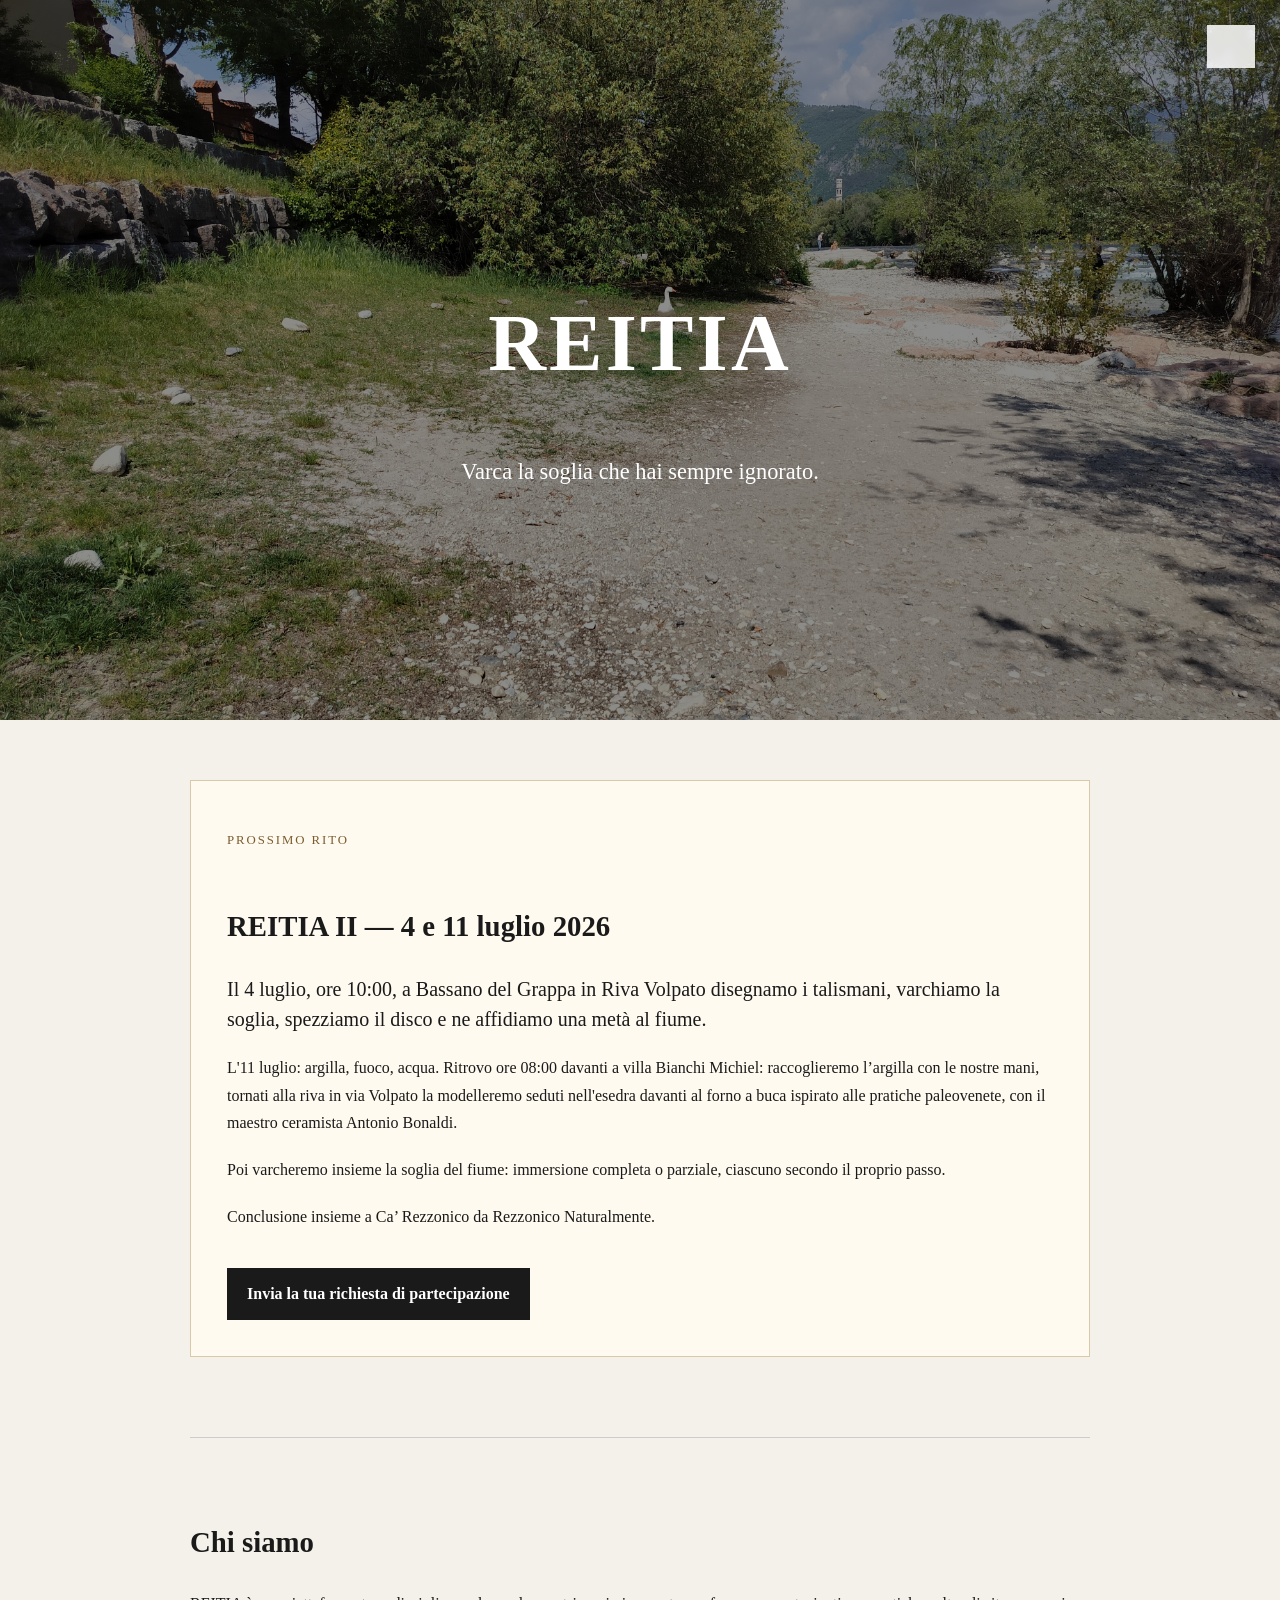
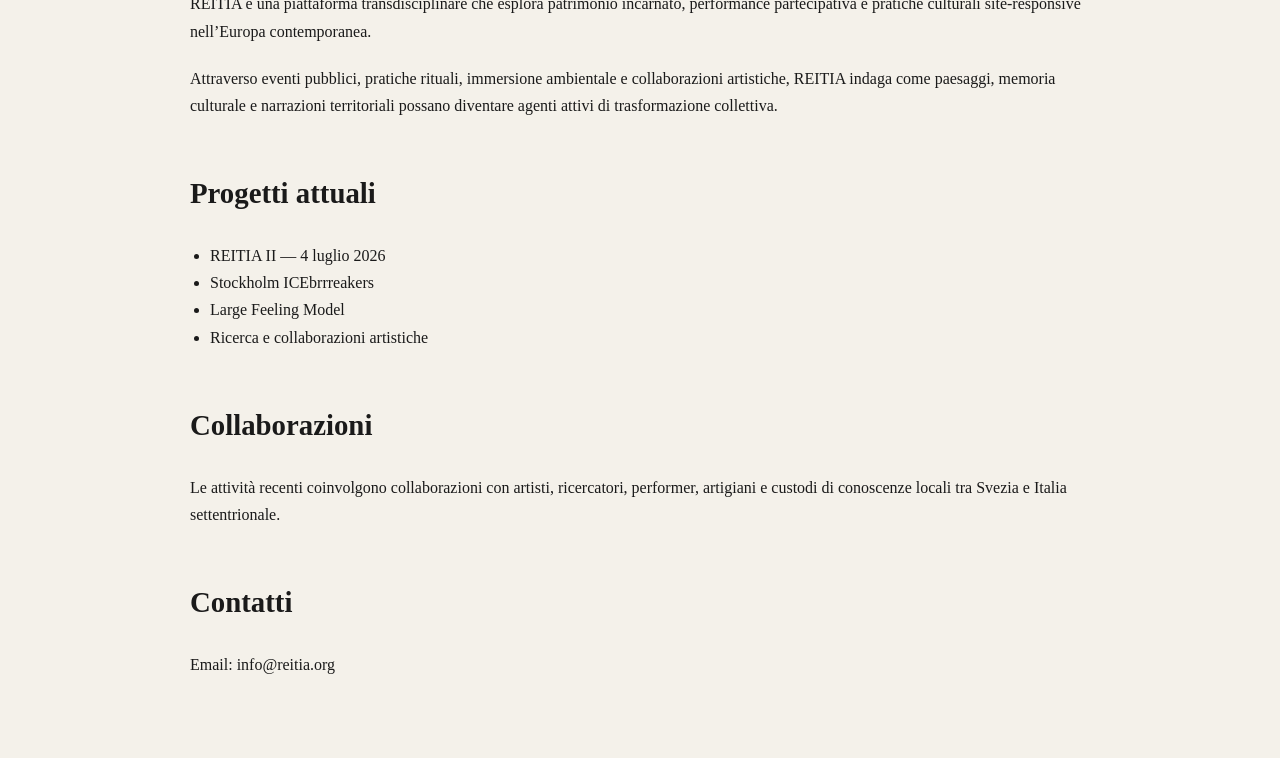
==== index.html @ 4678ac27 "Revise event information for REITIA II Updated event details for REITIA II, including new dates and " ====
<!DOCTYPE html>
<html lang="it">
<head>
  <meta charset="UTF-8" />
  <meta name="viewport" content="width=device-width, initial-scale=1.0" />
  <title>REITIA</title>
  <link rel="stylesheet" href="style.css" />
</head>

<body>

  <div class="lang-switch">
  <a href="index-en.html">EN</a>
</div>

<section class="hero">
  <div class="overlay">
    <h1>REITIA</h1>
    <p class="tagline">
      Varca la soglia che hai sempre ignorato.
    </p>
  </div>
</section>

<section class="content">

  <section class="event-card">
  <p class="eyebrow">Prossimo rito</p>
  <h2>REITIA II — 4 e 11 luglio 2026</h2>
  <p class="event-lead">
    Il 4 luglio, ore 10:00, a Bassano del Grappa in Riva Volpato disegnamo i talismani, varchiamo la soglia, spezziamo il disco e ne affidiamo una metà al fiume.
  </p>
  <p>
    L'11 luglio: argilla, fuoco, acqua. Ritrovo ore 08:00 davanti a villa Bianchi Michiel: raccoglieremo l’argilla con le nostre mani, tornati alla riva in via Volpato la modelleremo seduti nell'esedra davanti al forno a buca ispirato alle pratiche paleovenete, con il maestro ceramista Antonio Bonaldi.
  </p>
  <p>
    Poi varcheremo insieme la soglia del fiume: immersione completa o parziale, ciascuno secondo il proprio passo.
  </p>
  <p>
    Conclusione insieme a Ca’ Rezzonico da Rezzonico Naturalmente.
  </p>
  <a class="button" href="https://forms.gle/vJEPRi6JZn8Q7Mc96" target="_blank">
    Invia la tua richiesta di partecipazione
</a>
</section>

  

  <hr />

  <div id="it">

    <h2>Chi siamo</h2>

    <p>
      REITIA è una piattaforma transdisciplinare che esplora patrimonio
      incarnato, performance partecipativa e pratiche culturali
      site-responsive nell’Europa contemporanea.
    </p>

    <p>
      Attraverso eventi pubblici, pratiche rituali, immersione ambientale
      e collaborazioni artistiche, REITIA indaga come paesaggi,
      memoria culturale e narrazioni territoriali possano diventare
      agenti attivi di trasformazione collettiva.
    </p>

    <h2>Progetti attuali</h2>

    <ul>
      <li>REITIA II — 4 luglio 2026</li>
      <li>Stockholm ICEbrrreakers</li>
      <li>Large Feeling Model</li>
      <li>Ricerca e collaborazioni artistiche</li>
    </ul>

    <h2>Collaborazioni</h2>

    <p>
      Le attività recenti coinvolgono collaborazioni con artisti,
      ricercatori, performer, artigiani e custodi di conoscenze locali
      tra Svezia e Italia settentrionale.
    </p>

    <h2>Contatti</h2>

    <p>
      Email: info@reitia.org
    </p>

  </div>

</section>

</body>
</html>
---- style.css ----
body {
  margin: 0;
  font-family: Georgia, serif;
  background-color: #f4f1ea;
  color: #1a1a1a;
  line-height: 1.7;
}

.hero {
  height: 80vh;
  background-image: url('images/brenta-hero.jpg');
  background-size: cover;
  background-position: 58% center;
  position: relative;
}

.overlay {
  position: absolute;
  inset: 0;
  background: rgba(0,0,0,0.45);

  display: flex;
  flex-direction: column;
  justify-content: center;
  align-items: center;

  text-align: center;
  color: white;
  padding: 20px;
}

h1 {
  font-size: 5rem;
  letter-spacing: 0.2rem;
  margin-bottom: 20px;
}

.tagline {
  font-size: 1.4rem;
  max-width: 700px;
}

.content {
  max-width: 900px;
  margin: auto;
  padding: 60px 30px;
}

h2 {
  margin-top: 50px;
  font-size: 1.8rem;
}

.lang-switch {
  position: absolute;
  top: 25px;
  right: 25px;

  z-index: 1000;

  background: rgba(255,255,255,0.85);
  padding: 8px 12px;
  border-radius: 20px;

  backdrop-filter: blur(4px);
}

.lang-switch a {
  color: #222;
  text-decoration: none;
  font-weight: 600;
  letter-spacing: 0.05rem;
}

ul {
  padding-left: 20px;
}

hr {
  margin: 80px 0;
  border: none;
  border-top: 1px solid #ccc;
}

p {
  margin-bottom: 20px;
}

@media (max-width: 700px) {
  .hero {
    height: 75vh;
    background-position: 68% center;
  }

  h1 {
    font-size: 3.6rem;
    letter-spacing: 0.14rem;
  }

  .tagline {
    font-size: 1.05rem;
    max-width: 90%;
  }
}

.event-card {
  background: #fffaf0;
  border: 1px solid #d8c9aa;
  padding: 36px;
  margin-bottom: 60px;
}

.eyebrow {
  text-transform: uppercase;
  letter-spacing: 0.12rem;
  font-size: 0.8rem;
  color: #7a5c2e;
  margin-bottom: 8px;
}

.event-lead {
  font-size: 1.25rem;
  line-height: 1.5;
}

.button {
  display: inline-block;
  margin-top: 18px;
  padding: 12px 20px;
  background: #1a1a1a;
  color: #fff;
  text-decoration: none;
  font-weight: bold;
}

.button:hover {
  background: #4a3820;
}
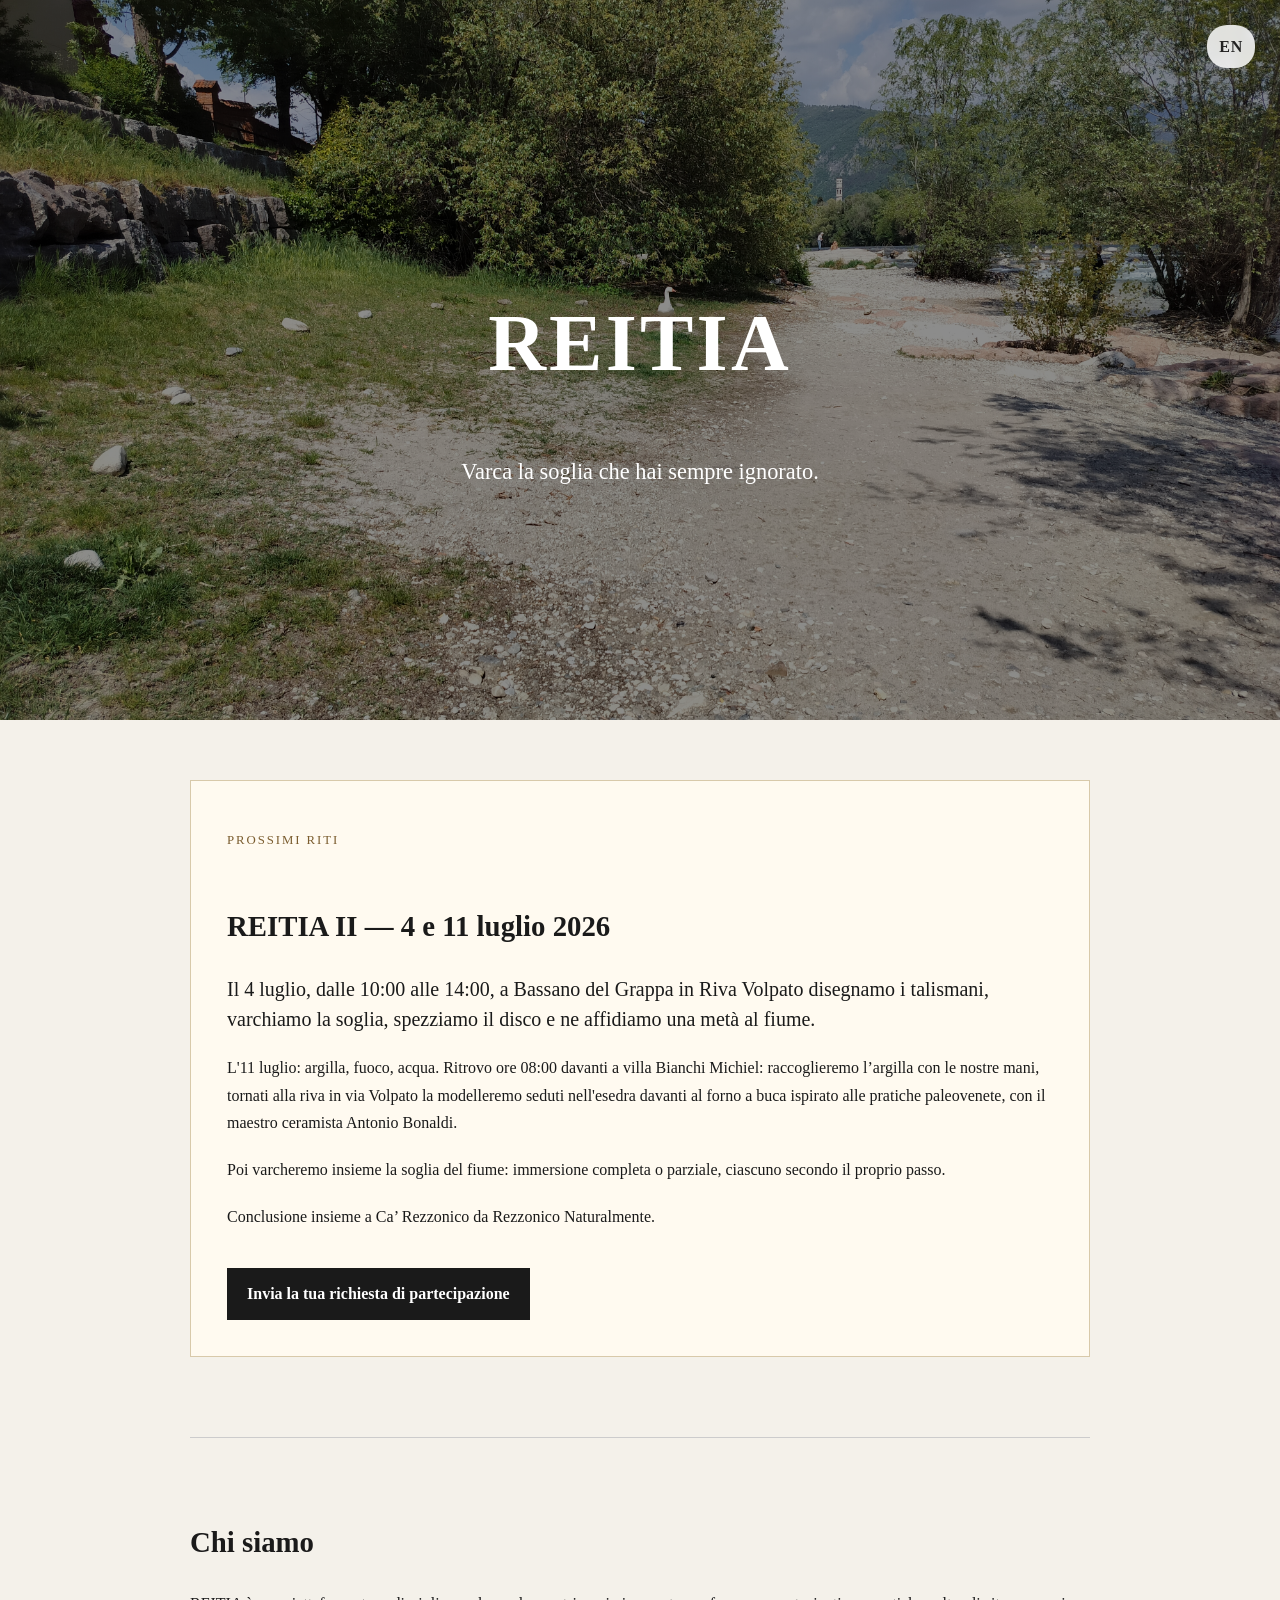
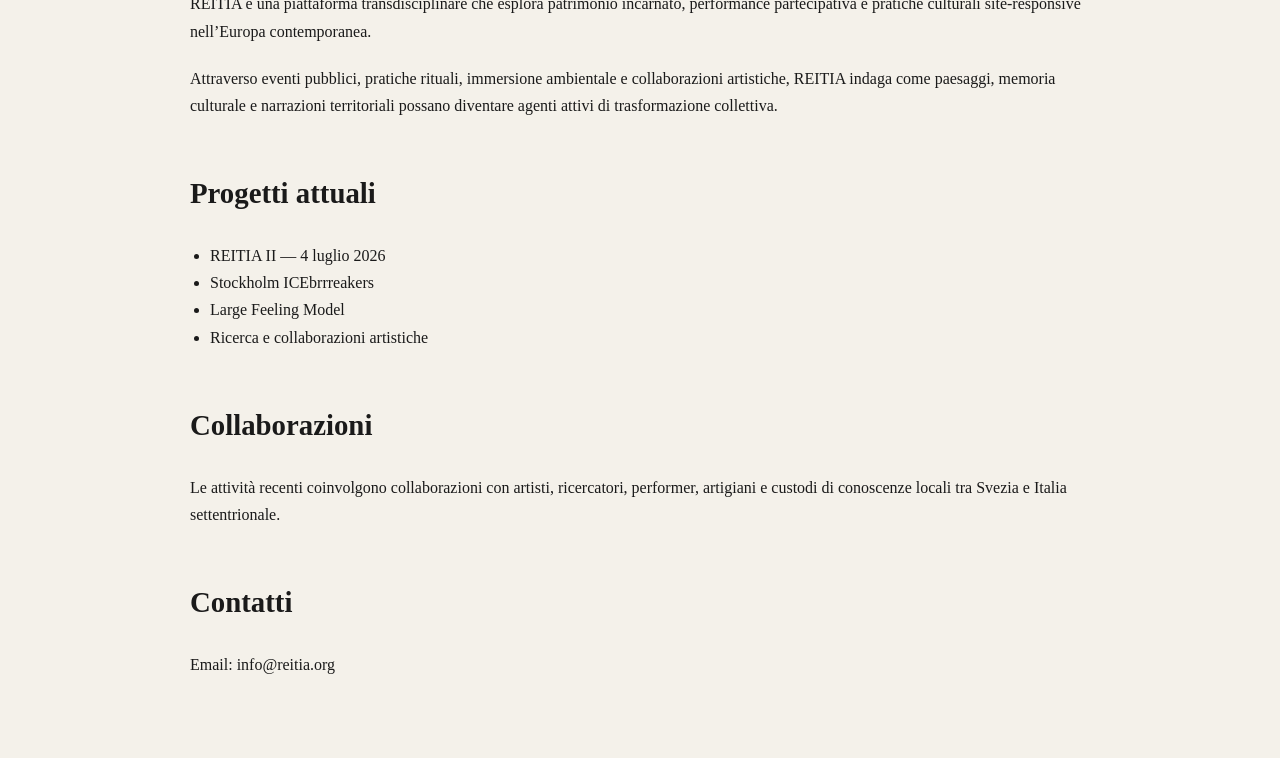
==== commit d8ff6725: "Update index.html" ====
--- a/index.html
+++ b/index.html
@@ -25,10 +25,10 @@
 <section class="content">
 
   <section class="event-card">
-  <p class="eyebrow">Prossimo rito</p>
+  <p class="eyebrow">Prossimi riti</p>
   <h2>REITIA II — 4 e 11 luglio 2026</h2>
   <p class="event-lead">
-    Il 4 luglio, ore 10:00, a Bassano del Grappa in Riva Volpato disegnamo i talismani, varchiamo la soglia, spezziamo il disco e ne affidiamo una metà al fiume.
+    Il 4 luglio, dalle 10:00 alle 14:00, a Bassano del Grappa in Riva Volpato disegnamo i talismani, varchiamo la soglia, spezziamo il disco e ne affidiamo una metà al fiume.
   </p>
   <p>
     L'11 luglio: argilla, fuoco, acqua. Ritrovo ore 08:00 davanti a villa Bianchi Michiel: raccoglieremo l’argilla con le nostre mani, tornati alla riva in via Volpato la modelleremo seduti nell'esedra davanti al forno a buca ispirato alle pratiche paleovenete, con il maestro ceramista Antonio Bonaldi.
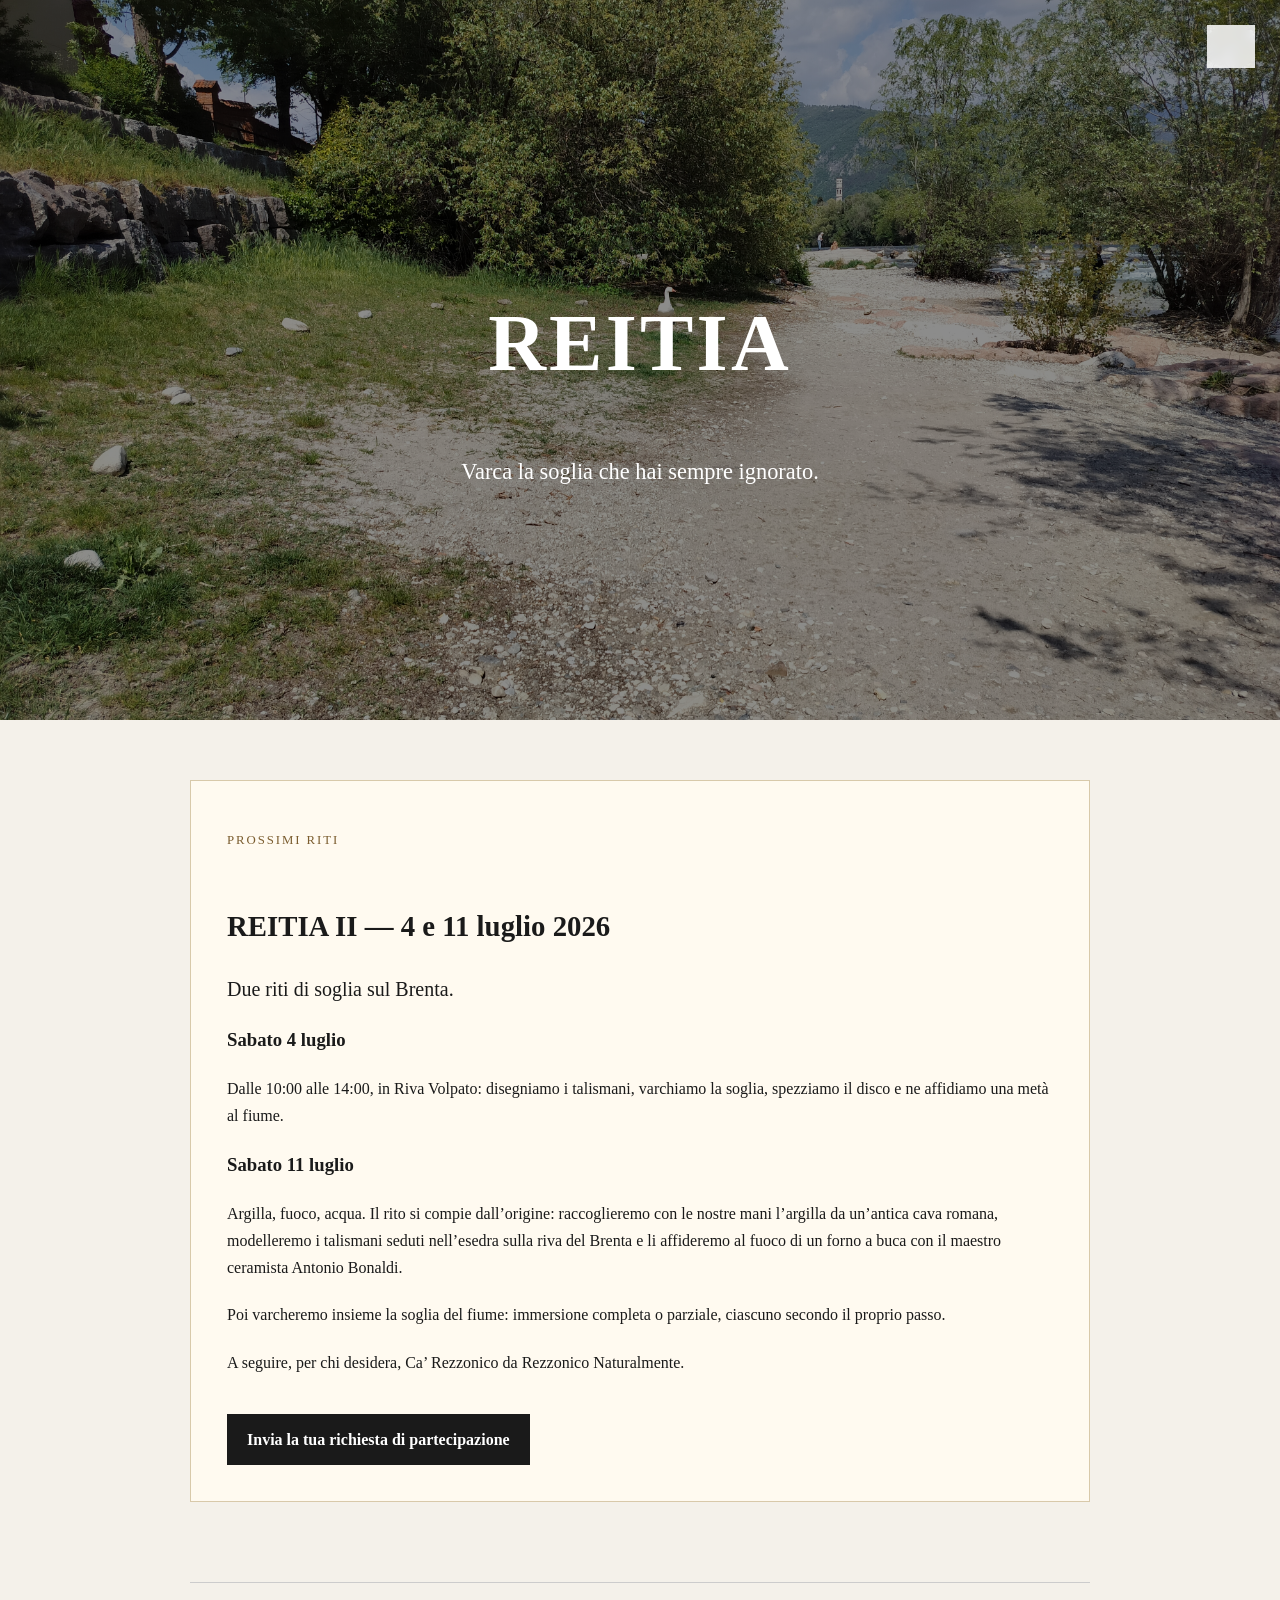
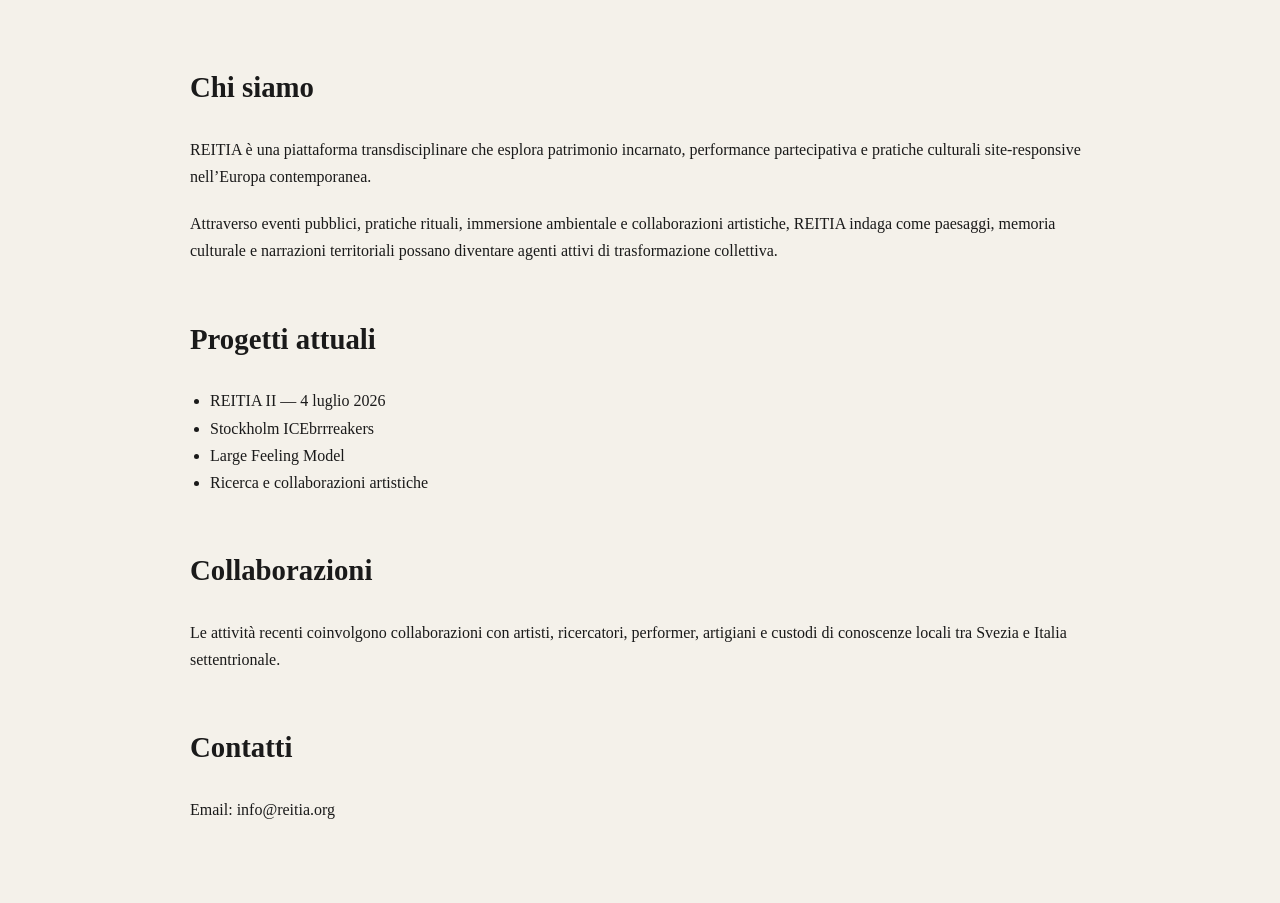
==== commit f2967cf3: "Update event details and descriptions in index.html" ====
--- a/index.html
+++ b/index.html
@@ -28,17 +28,30 @@
   <p class="eyebrow">Prossimi riti</p>
   <h2>REITIA II — 4 e 11 luglio 2026</h2>
   <p class="event-lead">
-    Il 4 luglio, dalle 10:00 alle 14:00, a Bassano del Grappa in Riva Volpato disegnamo i talismani, varchiamo la soglia, spezziamo il disco e ne affidiamo una metà al fiume.
+  Due riti di soglia sul Brenta.
+</p>
+
+<div class="date-block">
+  <h3>Sabato 4 luglio</h3>
+  <p>
+    Dalle 10:00 alle 14:00, in Riva Volpato: disegniamo i talismani, varchiamo la soglia, spezziamo il disco e ne affidiamo una metà al fiume.
   </p>
+</div>
+
+<div class="date-block">
+  <h3>Sabato 11 luglio</h3>
   <p>
-    L'11 luglio: argilla, fuoco, acqua. Ritrovo ore 08:00 davanti a villa Bianchi Michiel: raccoglieremo l’argilla con le nostre mani, tornati alla riva in via Volpato la modelleremo seduti nell'esedra davanti al forno a buca ispirato alle pratiche paleovenete, con il maestro ceramista Antonio Bonaldi.
+    Argilla, fuoco, acqua. Il rito si compie dall’origine: raccoglieremo con le nostre mani l’argilla da un’antica cava romana, modelleremo i talismani seduti nell’esedra sulla riva del Brenta e li affideremo al fuoco di un forno a buca con il maestro ceramista Antonio Bonaldi.
   </p>
-  <p>
-    Poi varcheremo insieme la soglia del fiume: immersione completa o parziale, ciascuno secondo il proprio passo.
-  </p>
-  <p>
-    Conclusione insieme a Ca’ Rezzonico da Rezzonico Naturalmente.
-  </p>
+</div>
+
+<p>
+  Poi varcheremo insieme la soglia del fiume: immersione completa o parziale, ciascuno secondo il proprio passo.
+</p>
+
+<p>
+  A seguire, per chi desidera, Ca’ Rezzonico da Rezzonico Naturalmente.
+</p>
   <a class="button" href="https://forms.gle/vJEPRi6JZn8Q7Mc96" target="_blank">
     Invia la tua richiesta di partecipazione
 </a>
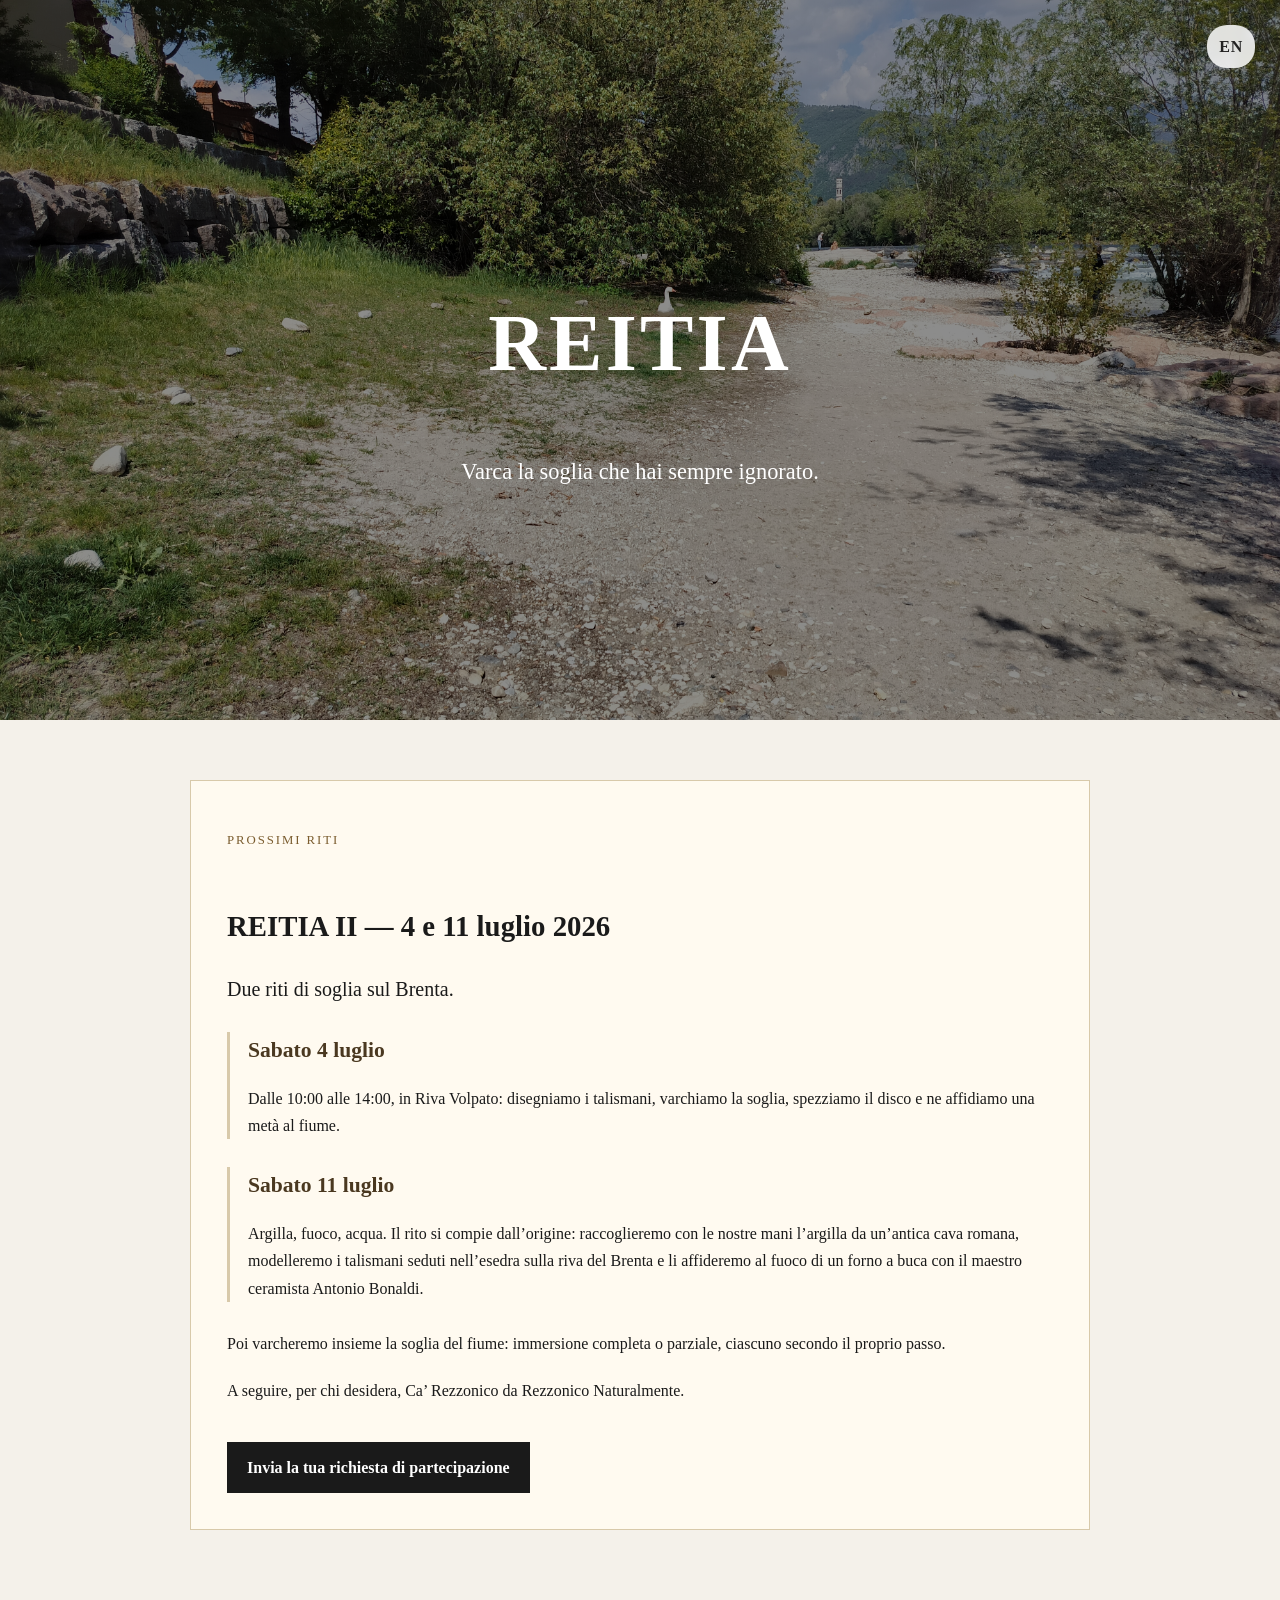
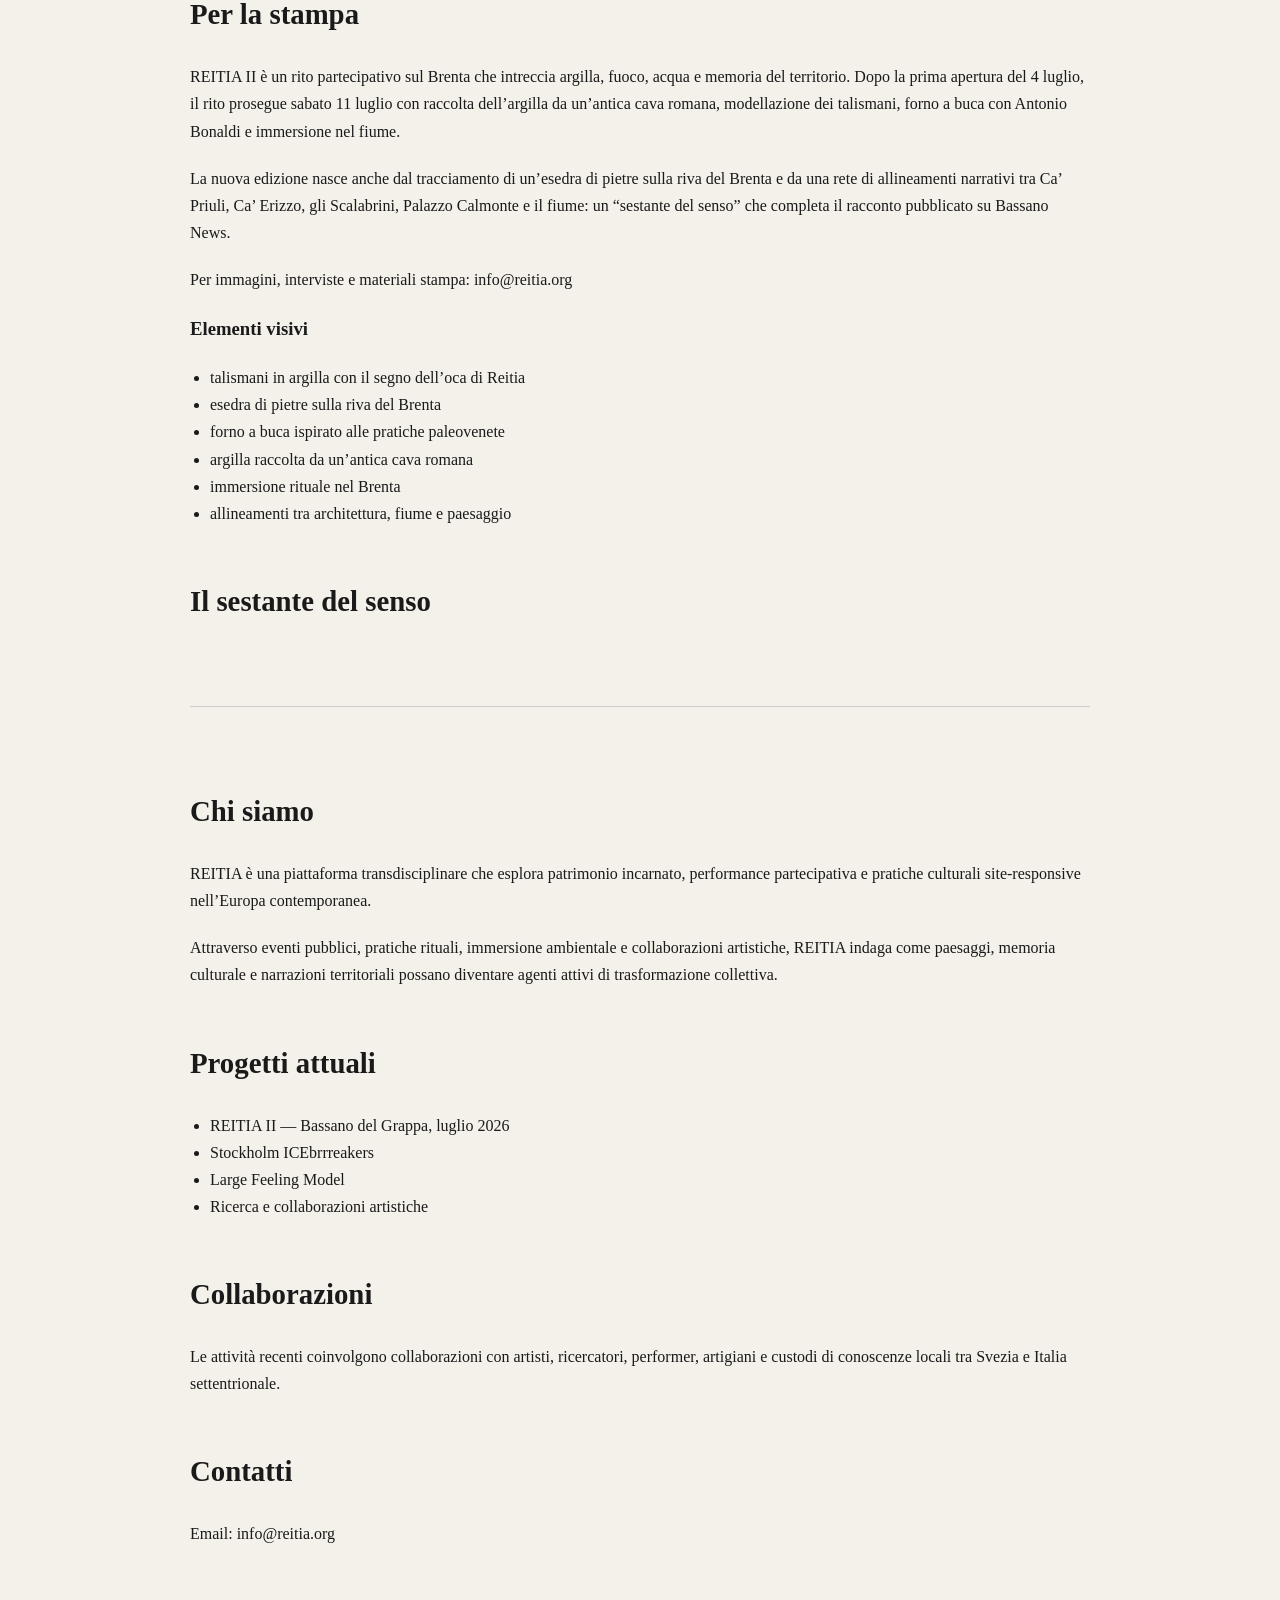
==== commit 88e95bb9: "Update event details and add visual elements section" ====
--- a/index.html
+++ b/index.html
@@ -57,8 +57,32 @@
 </a>
 </section>
 
+<h2>Per la stampa</h2>
+
+<p>
+REITIA II è un rito partecipativo sul Brenta che intreccia argilla, fuoco, acqua e memoria del territorio. Dopo la prima apertura del 4 luglio, il rito prosegue sabato 11 luglio con raccolta dell’argilla da un’antica cava romana, modellazione dei talismani, forno a buca con Antonio Bonaldi e immersione nel fiume.
+</p>
+
+<p>
+La nuova edizione nasce anche dal tracciamento di un’esedra di pietre sulla riva del Brenta e da una rete di allineamenti narrativi tra Ca’ Priuli, Ca’ Erizzo, gli Scalabrini, Palazzo Calmonte e il fiume: un “sestante del senso” che completa il racconto pubblicato su Bassano News.
+</p>
+
+<p>
+Per immagini, interviste e materiali stampa: info@reitia.org
+</p>
+
+<h3>Elementi visivi</h3>
+<ul>
+  <li>talismani in argilla con il segno dell’oca di Reitia</li>
+  <li>esedra di pietre sulla riva del Brenta</li>
+  <li>forno a buca ispirato alle pratiche paleovenete</li>
+  <li>argilla raccolta da un’antica cava romana</li>
+  <li>immersione rituale nel Brenta</li>
+  <li>allineamenti tra architettura, fiume e paesaggio</li>
+</ul>
+
+<h2>Il sestante del senso</h2>
   
-
   <hr />
 
   <div id="it">
@@ -81,11 +105,11 @@
     <h2>Progetti attuali</h2>
 
     <ul>
-      <li>REITIA II — 4 luglio 2026</li>
-      <li>Stockholm ICEbrrreakers</li>
-      <li>Large Feeling Model</li>
-      <li>Ricerca e collaborazioni artistiche</li>
-    </ul>
+  <li>REITIA II — Bassano del Grappa, luglio 2026</li>
+  <li>Stockholm ICEbrrreakers</li>
+  <li>Large Feeling Model</li>
+  <li>Ricerca e collaborazioni artistiche</li>
+</ul>
 
     <h2>Collaborazioni</h2>
 
--- a/style.css
+++ b/style.css
@@ -136,3 +136,18 @@
 .button:hover {
   background: #4a3820;
 }
+.date-block {
+  margin: 28px 0;
+  padding-left: 18px;
+  border-left: 3px solid #d8c9aa;
+}
+
+.date-block h3 {
+  margin: 0 0 8px 0;
+  font-size: 1.35rem;
+  color: #4a3820;
+}
+
+.date-block p {
+  margin-bottom: 0;
+}
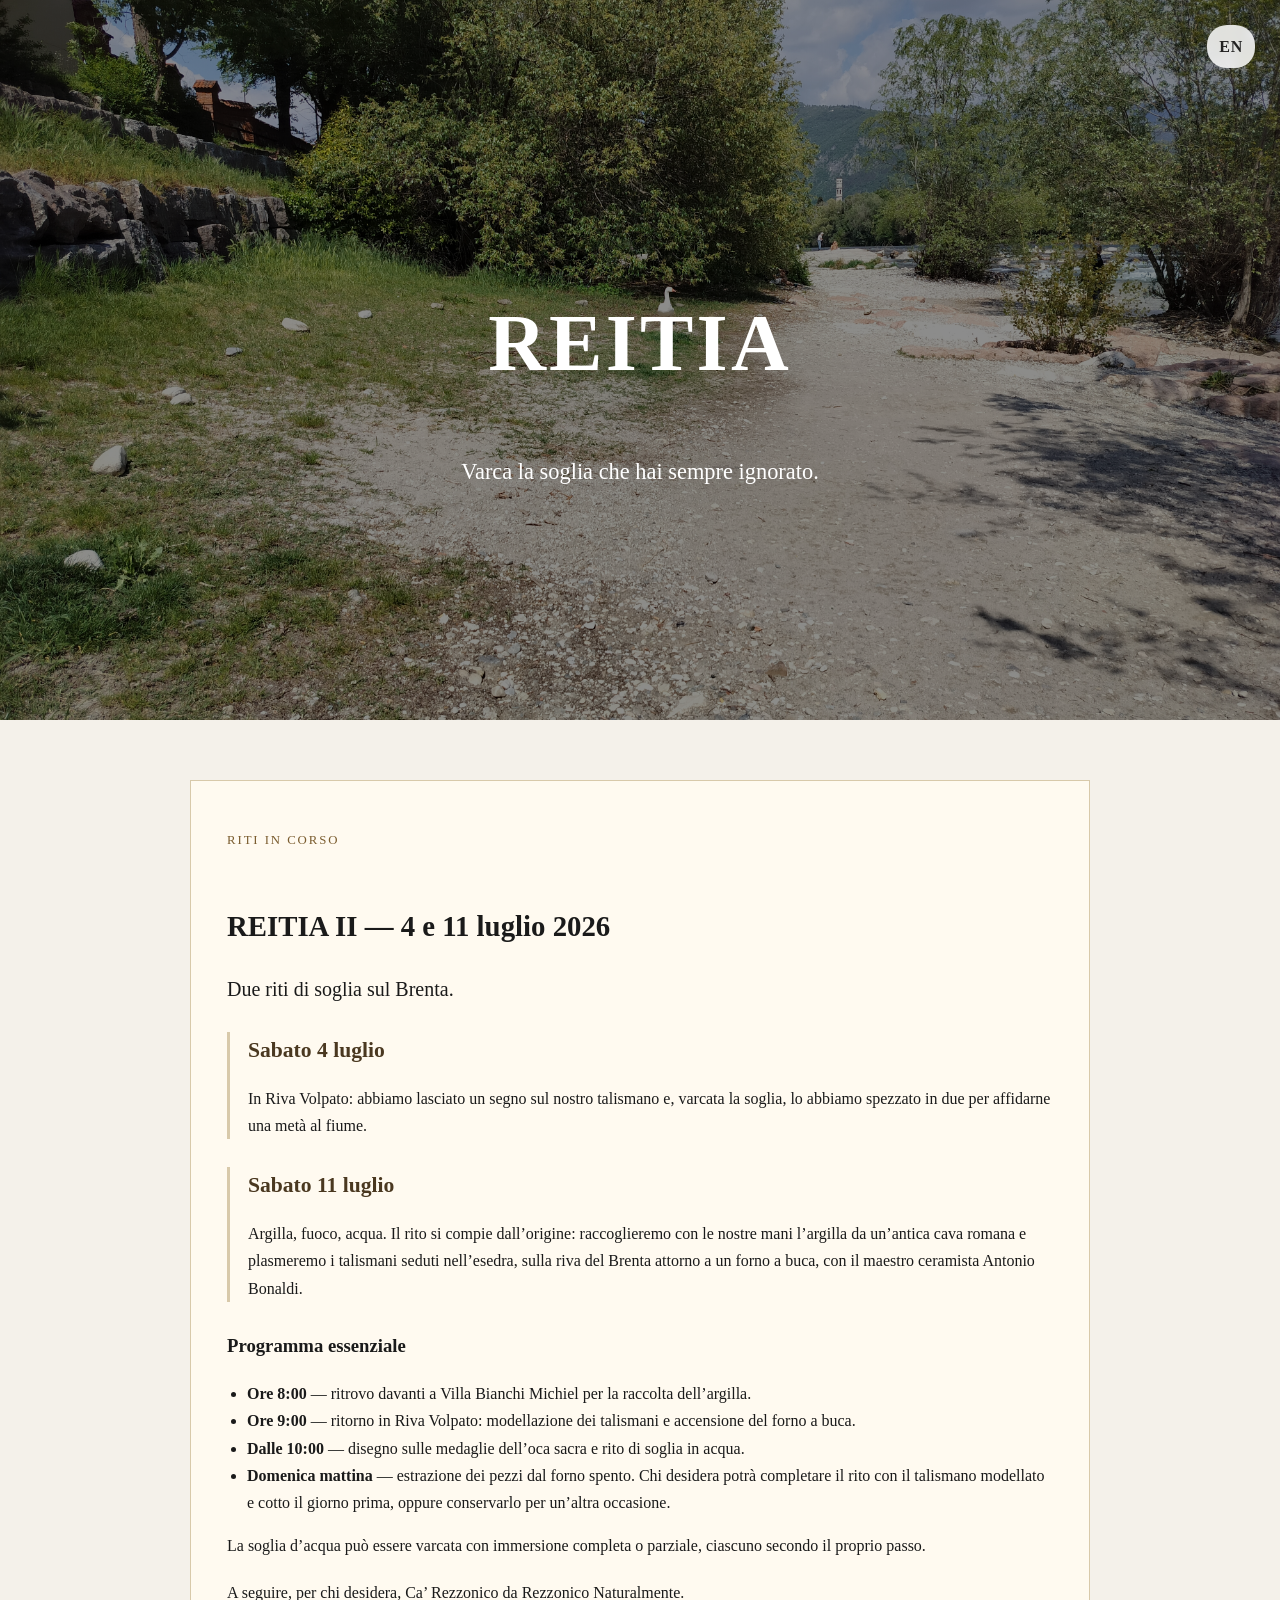
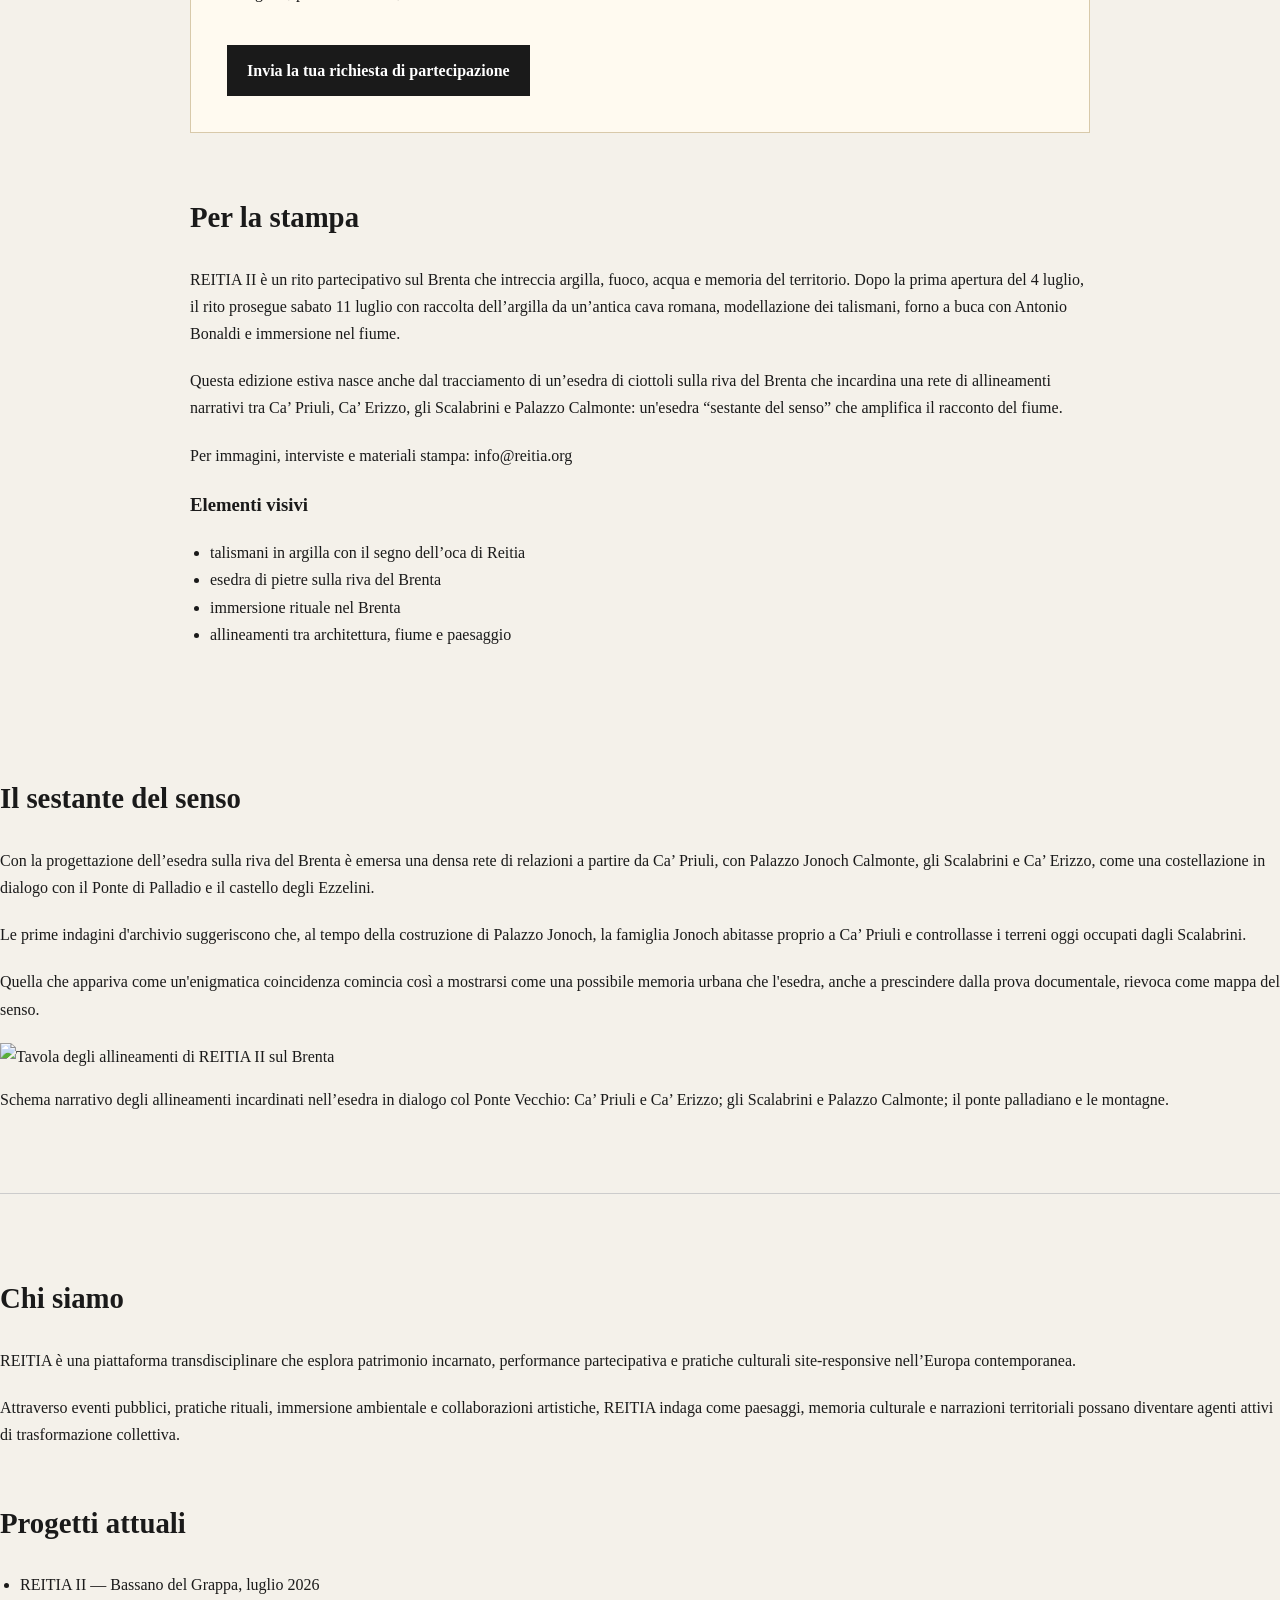
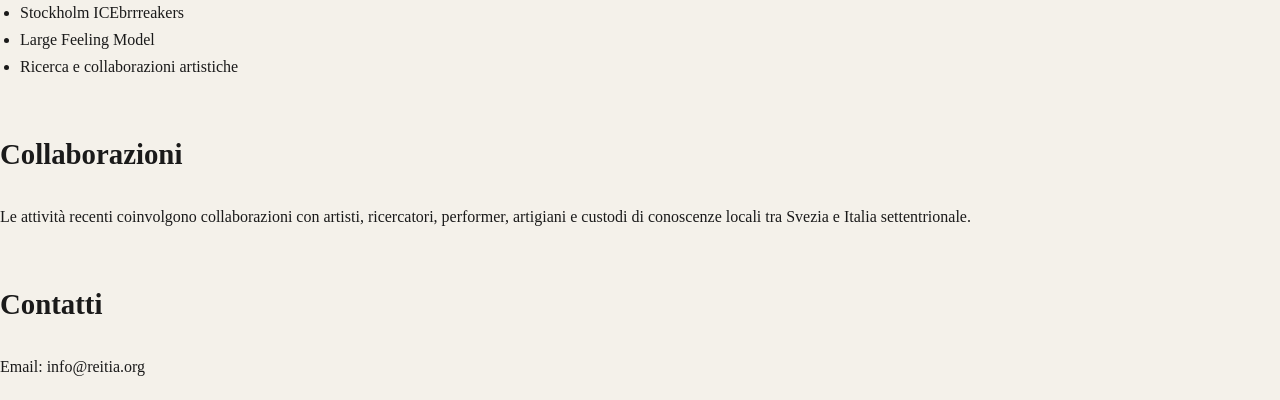
==== commit 5c57546d: "Update event details and descriptions in index.html" ====
--- a/index.html
+++ b/index.html
@@ -25,7 +25,7 @@
 <section class="content">
 
   <section class="event-card">
-  <p class="eyebrow">Prossimi riti</p>
+  <p class="eyebrow">Riti in corso</p>
   <h2>REITIA II — 4 e 11 luglio 2026</h2>
   <p class="event-lead">
   Due riti di soglia sul Brenta.
@@ -34,29 +34,40 @@
 <div class="date-block">
   <h3>Sabato 4 luglio</h3>
   <p>
-    Dalle 10:00 alle 14:00, in Riva Volpato: disegniamo i talismani, varchiamo la soglia, spezziamo il disco e ne affidiamo una metà al fiume.
+    In Riva Volpato: abbiamo lasciato un segno sul nostro talismano e, varcata la soglia, lo abbiamo spezzato in due per affidarne una metà al fiume.
   </p>
 </div>
 
 <div class="date-block">
   <h3>Sabato 11 luglio</h3>
   <p>
-    Argilla, fuoco, acqua. Il rito si compie dall’origine: raccoglieremo con le nostre mani l’argilla da un’antica cava romana, modelleremo i talismani seduti nell’esedra sulla riva del Brenta e li affideremo al fuoco di un forno a buca con il maestro ceramista Antonio Bonaldi.
+    Argilla, fuoco, acqua. Il rito si compie dall’origine: raccoglieremo con le nostre mani l’argilla da un’antica cava romana e plasmeremo i talismani seduti nell’esedra, sulla riva del Brenta attorno a un forno a buca, con il maestro ceramista Antonio Bonaldi.
   </p>
 </div>
 
-<p>
-  Poi varcheremo insieme la soglia del fiume: immersione completa o parziale, ciascuno secondo il proprio passo.
-</p>
+<h3>Programma essenziale</h3>
 
-<p>
-  A seguire, per chi desidera, Ca’ Rezzonico da Rezzonico Naturalmente.
-</p>
+  <ul>
+    <li><strong>Ore 8:00</strong> — ritrovo davanti a Villa Bianchi Michiel per la raccolta dell’argilla.</li>
+    <li><strong>Ore 9:00</strong> — ritorno in Riva Volpato: modellazione dei talismani e accensione del forno a buca.</li>
+    <li><strong>Dalle 10:00</strong> — disegno sulle medaglie dell’oca sacra e rito di soglia in acqua.</li>
+    <li><strong>Domenica mattina</strong> — estrazione dei pezzi dal forno spento. Chi desidera potrà completare il rito con il talismano modellato e cotto il giorno prima, oppure conservarlo per un’altra occasione.</li>
+  </ul>
+
+  <p>
+    La soglia d’acqua può essere varcata con immersione completa o parziale, ciascuno secondo il proprio passo.
+  </p>
+
+  <p>
+    A seguire, per chi desidera, Ca’ Rezzonico da Rezzonico Naturalmente.
+  </p>
+
   <a class="button" href="https://forms.gle/vJEPRi6JZn8Q7Mc96" target="_blank">
     Invia la tua richiesta di partecipazione
-</a>
+  </a>
 </section>
 
+  
 <h2>Per la stampa</h2>
 
 <p>
@@ -64,7 +75,7 @@
 </p>
 
 <p>
-La nuova edizione nasce anche dal tracciamento di un’esedra di pietre sulla riva del Brenta e da una rete di allineamenti narrativi tra Ca’ Priuli, Ca’ Erizzo, gli Scalabrini, Palazzo Calmonte e il fiume: un “sestante del senso” che completa il racconto pubblicato su Bassano News.
+Questa edizione estiva nasce anche dal tracciamento di un’esedra di ciottoli sulla riva del Brenta che incardina una rete di allineamenti narrativi tra Ca’ Priuli, Ca’ Erizzo, gli Scalabrini e Palazzo Calmonte: un'esedra “sestante del senso” che amplifica il racconto del fiume.
 </p>
 
 <p>
@@ -75,13 +86,33 @@
 <ul>
   <li>talismani in argilla con il segno dell’oca di Reitia</li>
   <li>esedra di pietre sulla riva del Brenta</li>
-  <li>forno a buca ispirato alle pratiche paleovenete</li>
-  <li>argilla raccolta da un’antica cava romana</li>
   <li>immersione rituale nel Brenta</li>
   <li>allineamenti tra architettura, fiume e paesaggio</li>
 </ul>
+</section>
 
+<section class="sestante-section">
 <h2>Il sestante del senso</h2>
+
+<p>
+  Con la progettazione dell’esedra sulla riva del Brenta è emersa una densa rete di relazioni a partire da Ca’ Priuli, con Palazzo Jonoch Calmonte, gli Scalabrini e Ca’ Erizzo, come una costellazione in dialogo con il Ponte di Palladio e il castello degli Ezzelini.
+</p>
+  
+  <p>
+    Le prime indagini d'archivio suggeriscono che, al tempo della costruzione di Palazzo Jonoch, la famiglia Jonoch abitasse proprio a Ca’ Priuli e controllasse i terreni oggi occupati dagli Scalabrini.
+  </p>
+  
+  <p>
+    Quella che appariva come un'enigmatica coincidenza comincia così a mostrarsi come una possibile memoria urbana che l'esedra, anche a prescindere dalla prova documentale, rievoca come mappa del senso.
+    </p>
+  
+  <img class="full-image" src="images/sestante-reitia.jpg"
+    alt="Tavola degli allineamenti di REITIA II sul Brenta" />
+  
+  <p class="image-caption">
+    Schema narrativo degli allineamenti incardinati nell’esedra in dialogo col Ponte Vecchio: Ca’ Priuli e Ca’ Erizzo; gli Scalabrini e Palazzo Calmonte; il ponte palladiano e le montagne.
+  </p>
+</section>
   
   <hr />
 
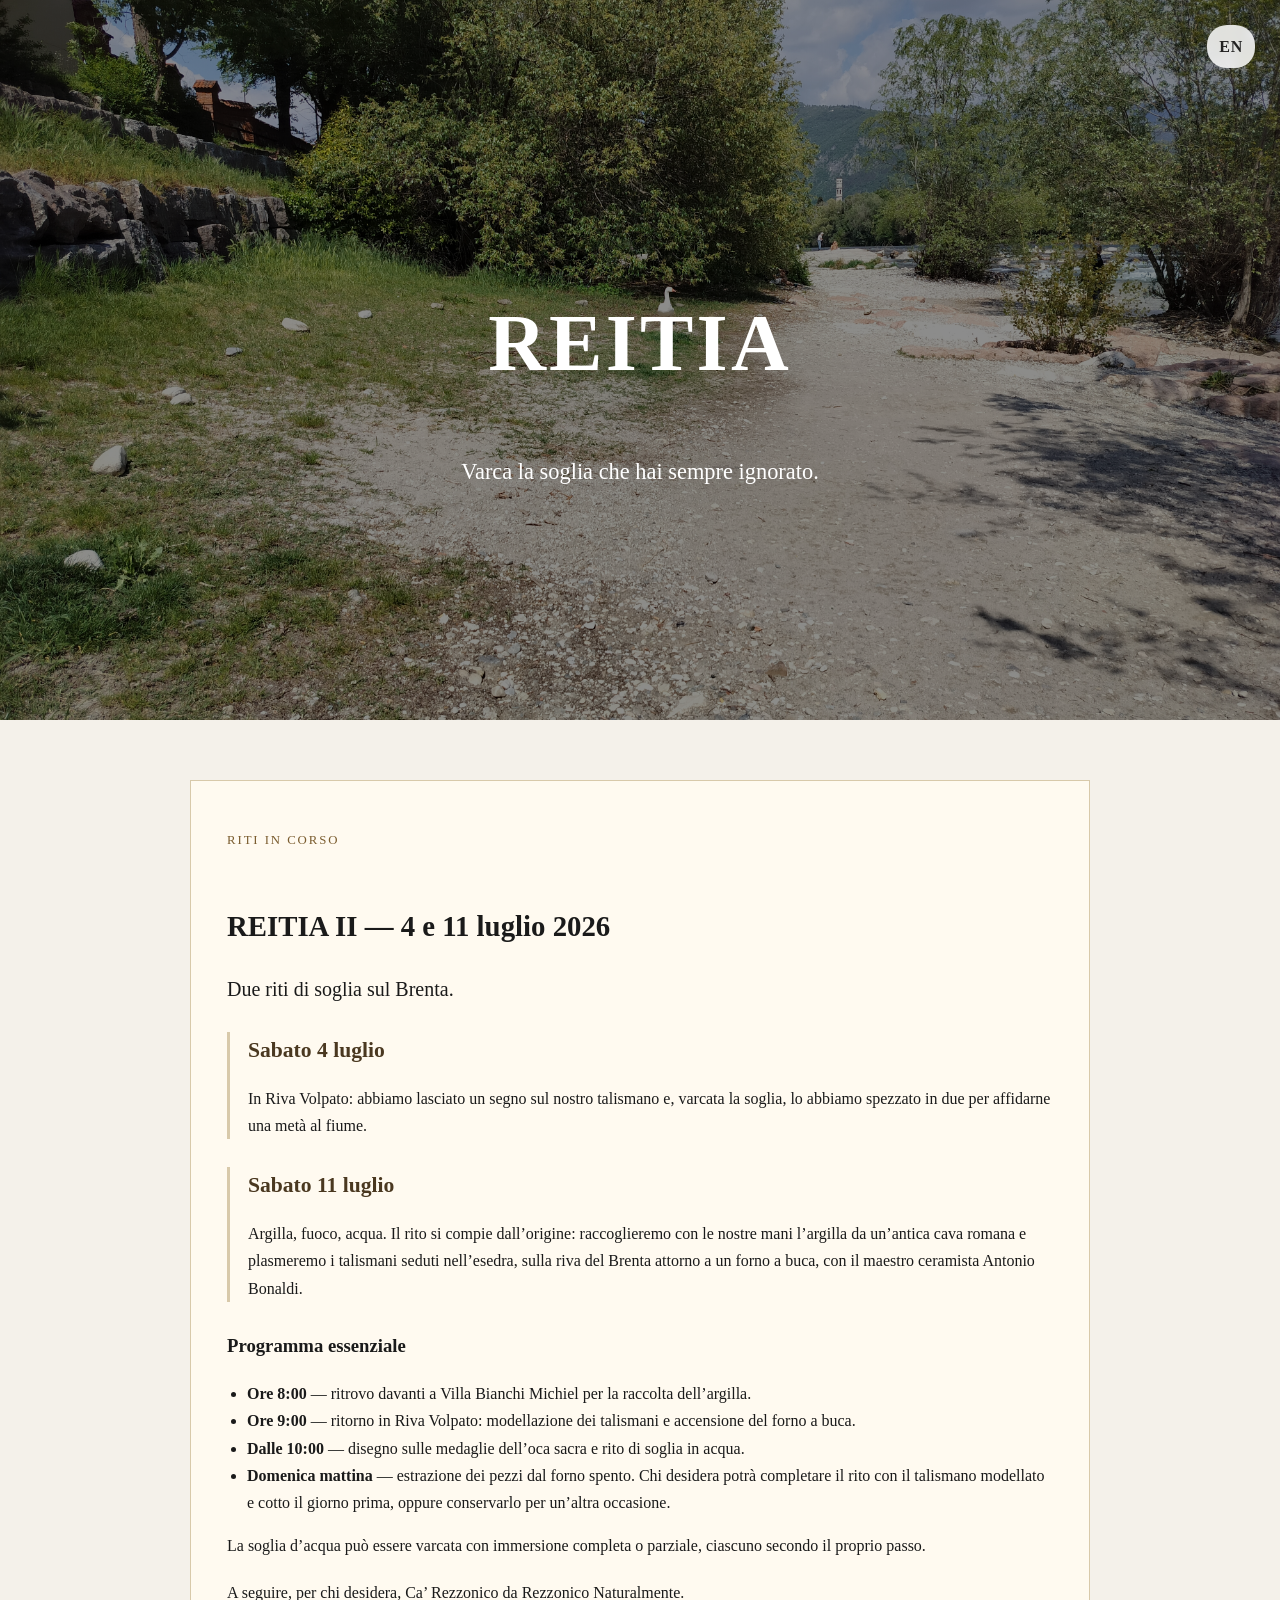
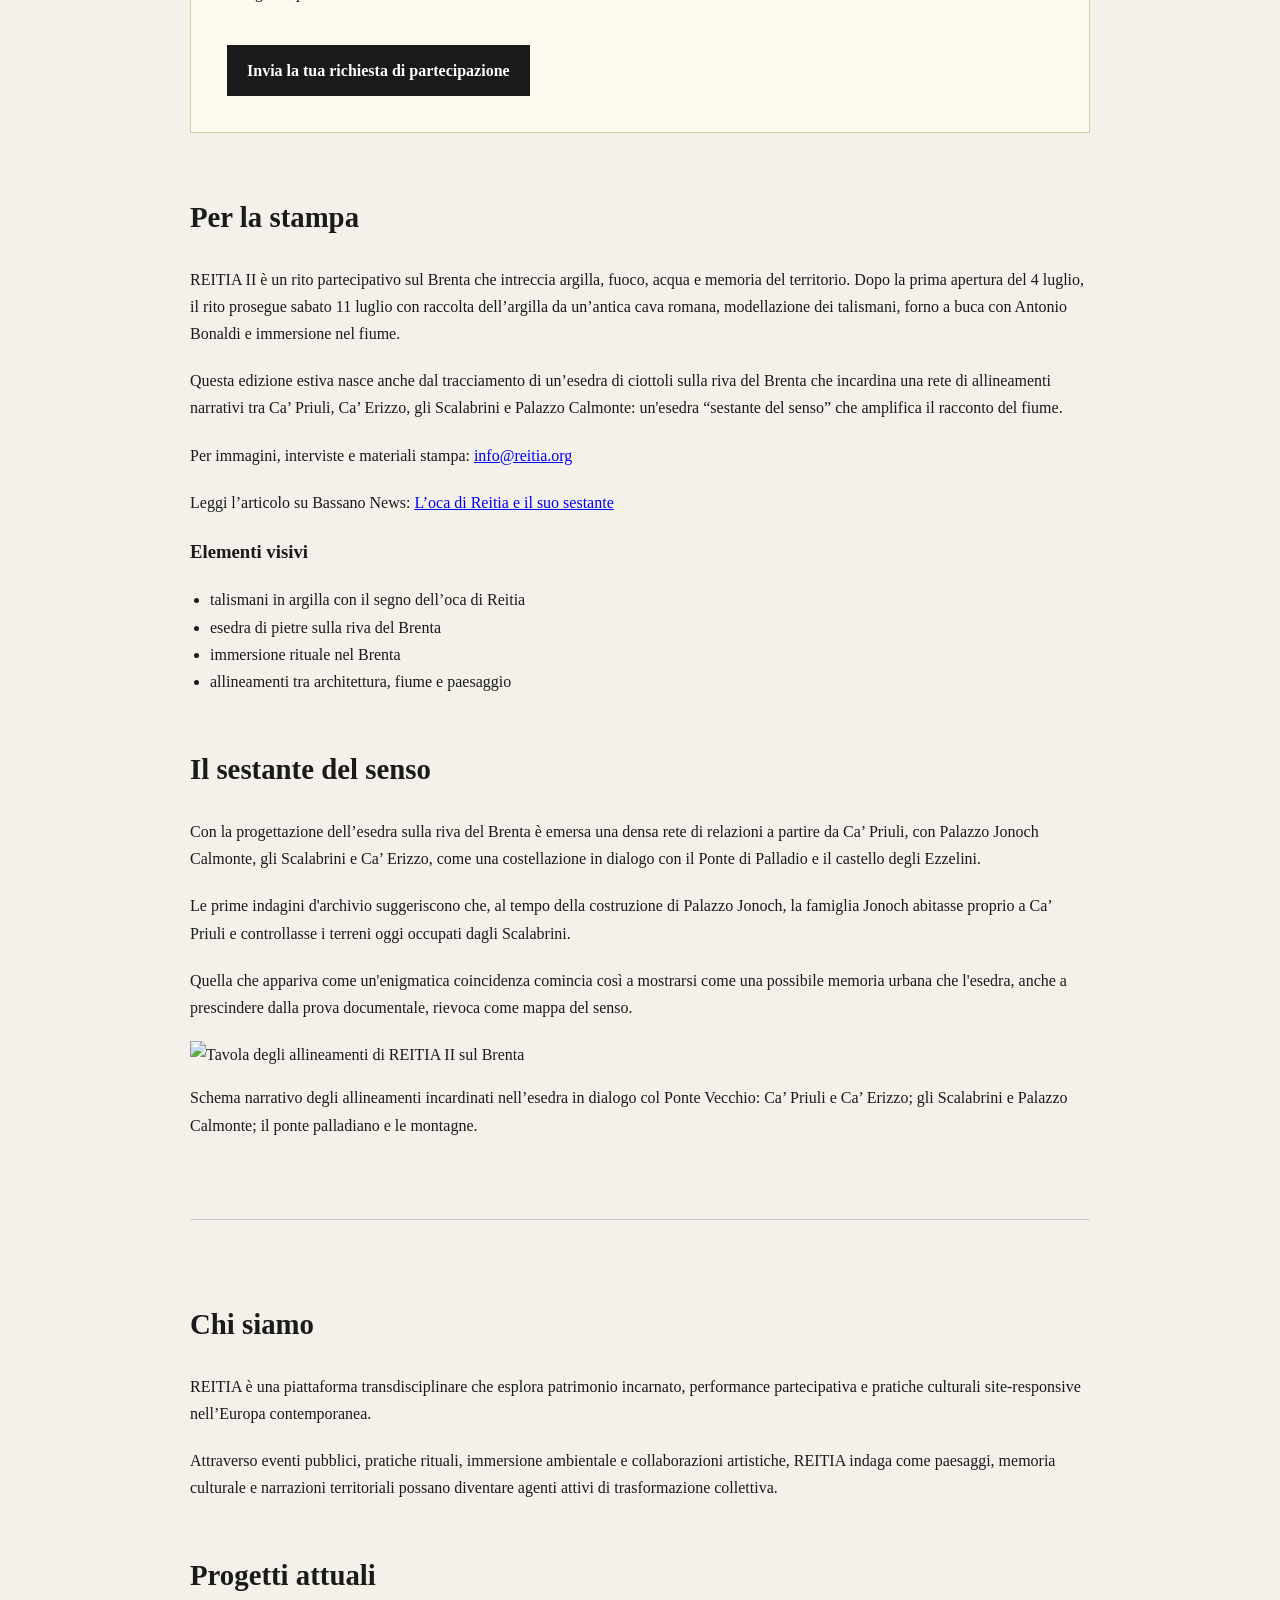
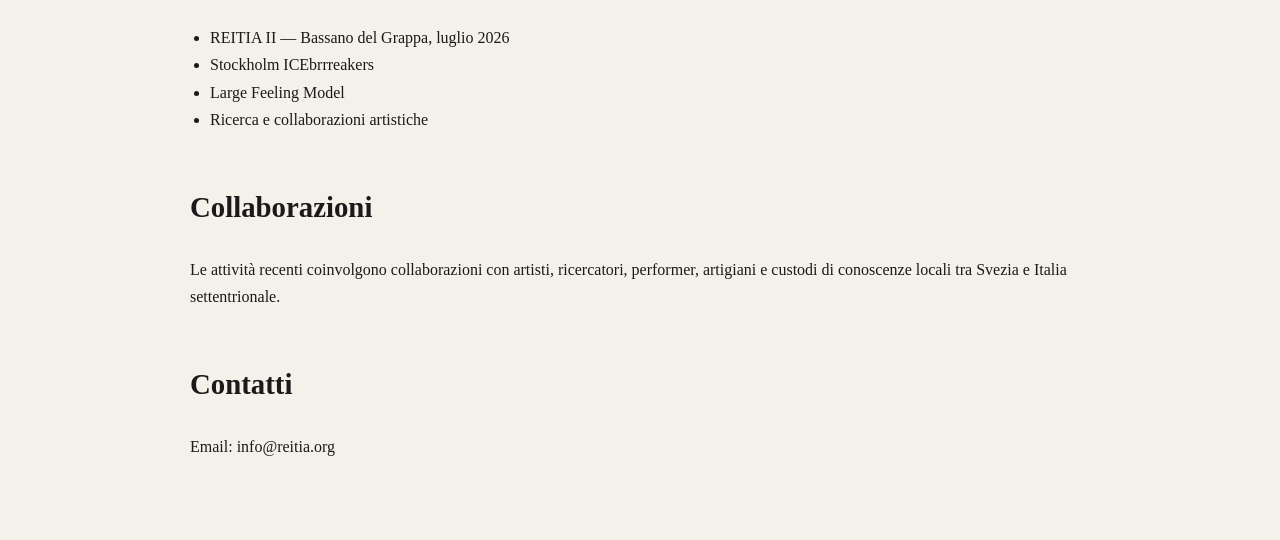
==== commit 0bac335c: "Refactor press section and add visual elements" ====
--- a/index.html
+++ b/index.html
@@ -68,47 +68,55 @@
 </section>
 
   
-<h2>Per la stampa</h2>
+<section class="press-section">
+  <h2>Per la stampa</h2>
 
-<p>
-REITIA II è un rito partecipativo sul Brenta che intreccia argilla, fuoco, acqua e memoria del territorio. Dopo la prima apertura del 4 luglio, il rito prosegue sabato 11 luglio con raccolta dell’argilla da un’antica cava romana, modellazione dei talismani, forno a buca con Antonio Bonaldi e immersione nel fiume.
-</p>
+  <p>
+    REITIA II è un rito partecipativo sul Brenta che intreccia argilla, fuoco, acqua e memoria del territorio. Dopo la prima apertura del 4 luglio, il rito prosegue sabato 11 luglio con raccolta dell’argilla da un’antica cava romana, modellazione dei talismani, forno a buca con Antonio Bonaldi e immersione nel fiume.
+  </p>
 
-<p>
-Questa edizione estiva nasce anche dal tracciamento di un’esedra di ciottoli sulla riva del Brenta che incardina una rete di allineamenti narrativi tra Ca’ Priuli, Ca’ Erizzo, gli Scalabrini e Palazzo Calmonte: un'esedra “sestante del senso” che amplifica il racconto del fiume.
-</p>
+  <p>
+    Questa edizione estiva nasce anche dal tracciamento di un’esedra di ciottoli sulla riva del Brenta che incardina una rete di allineamenti narrativi tra Ca’ Priuli, Ca’ Erizzo, gli Scalabrini e Palazzo Calmonte: un'esedra “sestante del senso” che amplifica il racconto del fiume.
+  </p>
 
-<p>
-Per immagini, interviste e materiali stampa: info@reitia.org
-</p>
+  <p>
+    Per immagini, interviste e materiali stampa:
+    <a href="mailto:info@reitia.org">info@reitia.org</a>
+  </p>
 
-<h3>Elementi visivi</h3>
-<ul>
-  <li>talismani in argilla con il segno dell’oca di Reitia</li>
-  <li>esedra di pietre sulla riva del Brenta</li>
-  <li>immersione rituale nel Brenta</li>
-  <li>allineamenti tra architettura, fiume e paesaggio</li>
-</ul>
+  <p>
+    Leggi l’articolo su Bassano News:
+    <a href="https://editriceartistica.it/#flipbook-df_1699/63/" target="_blank">
+      L’oca di Reitia e il suo sestante
+    </a>
+  </p>
+
+  <h3>Elementi visivi</h3>
+  <ul>
+    <li>talismani in argilla con il segno dell’oca di Reitia</li>
+    <li>esedra di pietre sulla riva del Brenta</li>
+    <li>immersione rituale nel Brenta</li>
+    <li>allineamenti tra architettura, fiume e paesaggio</li>
+  </ul>
 </section>
 
 <section class="sestante-section">
-<h2>Il sestante del senso</h2>
+  <h2>Il sestante del senso</h2>
 
-<p>
-  Con la progettazione dell’esedra sulla riva del Brenta è emersa una densa rete di relazioni a partire da Ca’ Priuli, con Palazzo Jonoch Calmonte, gli Scalabrini e Ca’ Erizzo, come una costellazione in dialogo con il Ponte di Palladio e il castello degli Ezzelini.
-</p>
-  
+  <p>
+    Con la progettazione dell’esedra sulla riva del Brenta è emersa una densa rete di relazioni a partire da Ca’ Priuli, con Palazzo Jonoch Calmonte, gli Scalabrini e Ca’ Erizzo, come una costellazione in dialogo con il Ponte di Palladio e il castello degli Ezzelini.
+  </p>
+
   <p>
     Le prime indagini d'archivio suggeriscono che, al tempo della costruzione di Palazzo Jonoch, la famiglia Jonoch abitasse proprio a Ca’ Priuli e controllasse i terreni oggi occupati dagli Scalabrini.
   </p>
-  
+
   <p>
     Quella che appariva come un'enigmatica coincidenza comincia così a mostrarsi come una possibile memoria urbana che l'esedra, anche a prescindere dalla prova documentale, rievoca come mappa del senso.
-    </p>
-  
-  <img class="full-image" src="images/sestante-reitia.jpg"
-    alt="Tavola degli allineamenti di REITIA II sul Brenta" />
-  
+  </p>
+
+  <img class="full-image" src="images/sestante-reitia.jpg" alt="Tavola degli allineamenti di REITIA II sul Brenta" />
+
   <p class="image-caption">
     Schema narrativo degli allineamenti incardinati nell’esedra in dialogo col Ponte Vecchio: Ca’ Priuli e Ca’ Erizzo; gli Scalabrini e Palazzo Calmonte; il ponte palladiano e le montagne.
   </p>
--- a/style.css
+++ b/style.css
@@ -151,3 +151,39 @@
 .date-block p {
   margin-bottom: 0;
 }
+
+.image-grid {
+  display: grid;
+  grid-template-columns: repeat(3, 1fr);
+  gap: 24px;
+  margin: 28px 0 60px;
+}
+
+.image-grid figure {
+  margin: 0;
+}
+
+.image-grid img {
+  width: 100%;
+  height: auto;
+  display: block;
+  border: 1px solid #d8c9aa;
+}
+
+.image-grid figcaption {
+  font-size: 0.9rem;
+  color: #5f574a;
+  line-height: 1.45;
+  margin-top: 8px;
+}
+
+.reitia-section,
+.images-section {
+  margin-bottom: 60px;
+}
+
+@media (max-width: 700px) {
+  .image-grid {
+    grid-template-columns: 1fr;
+  }
+}
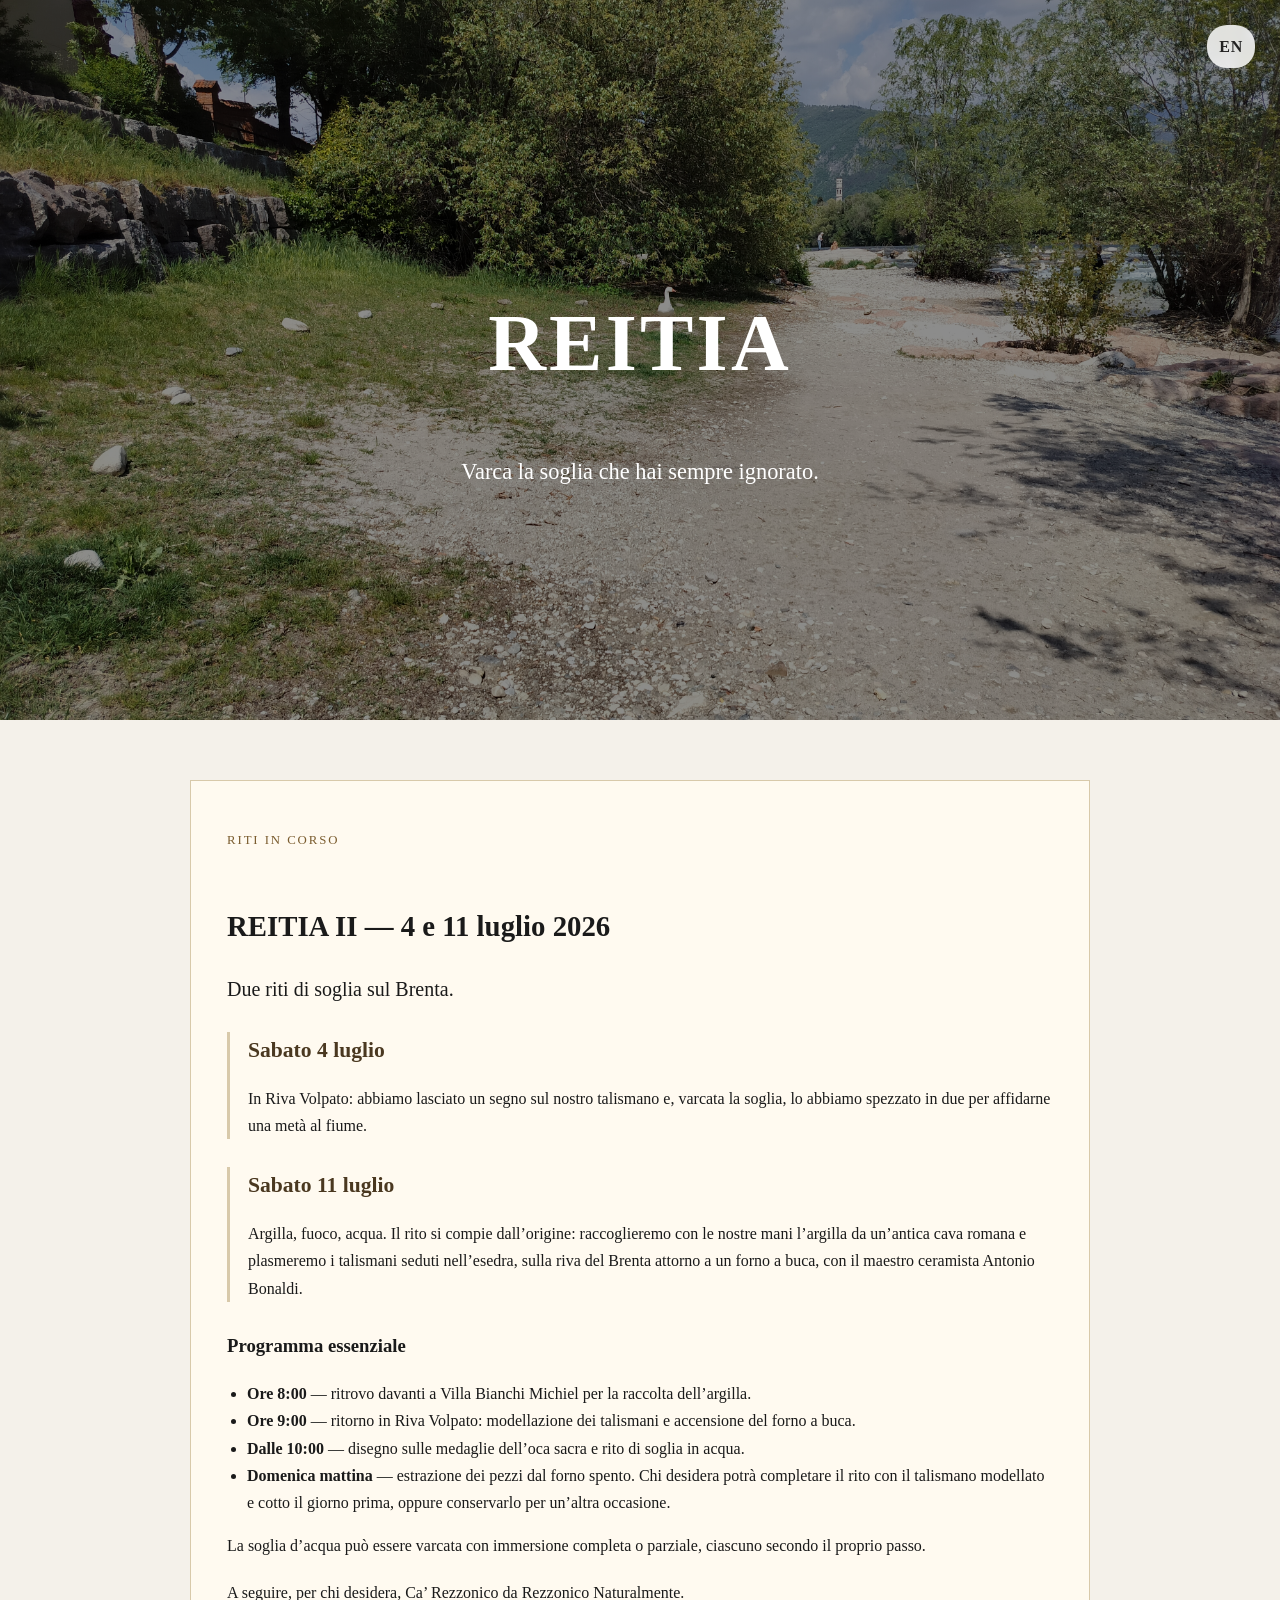
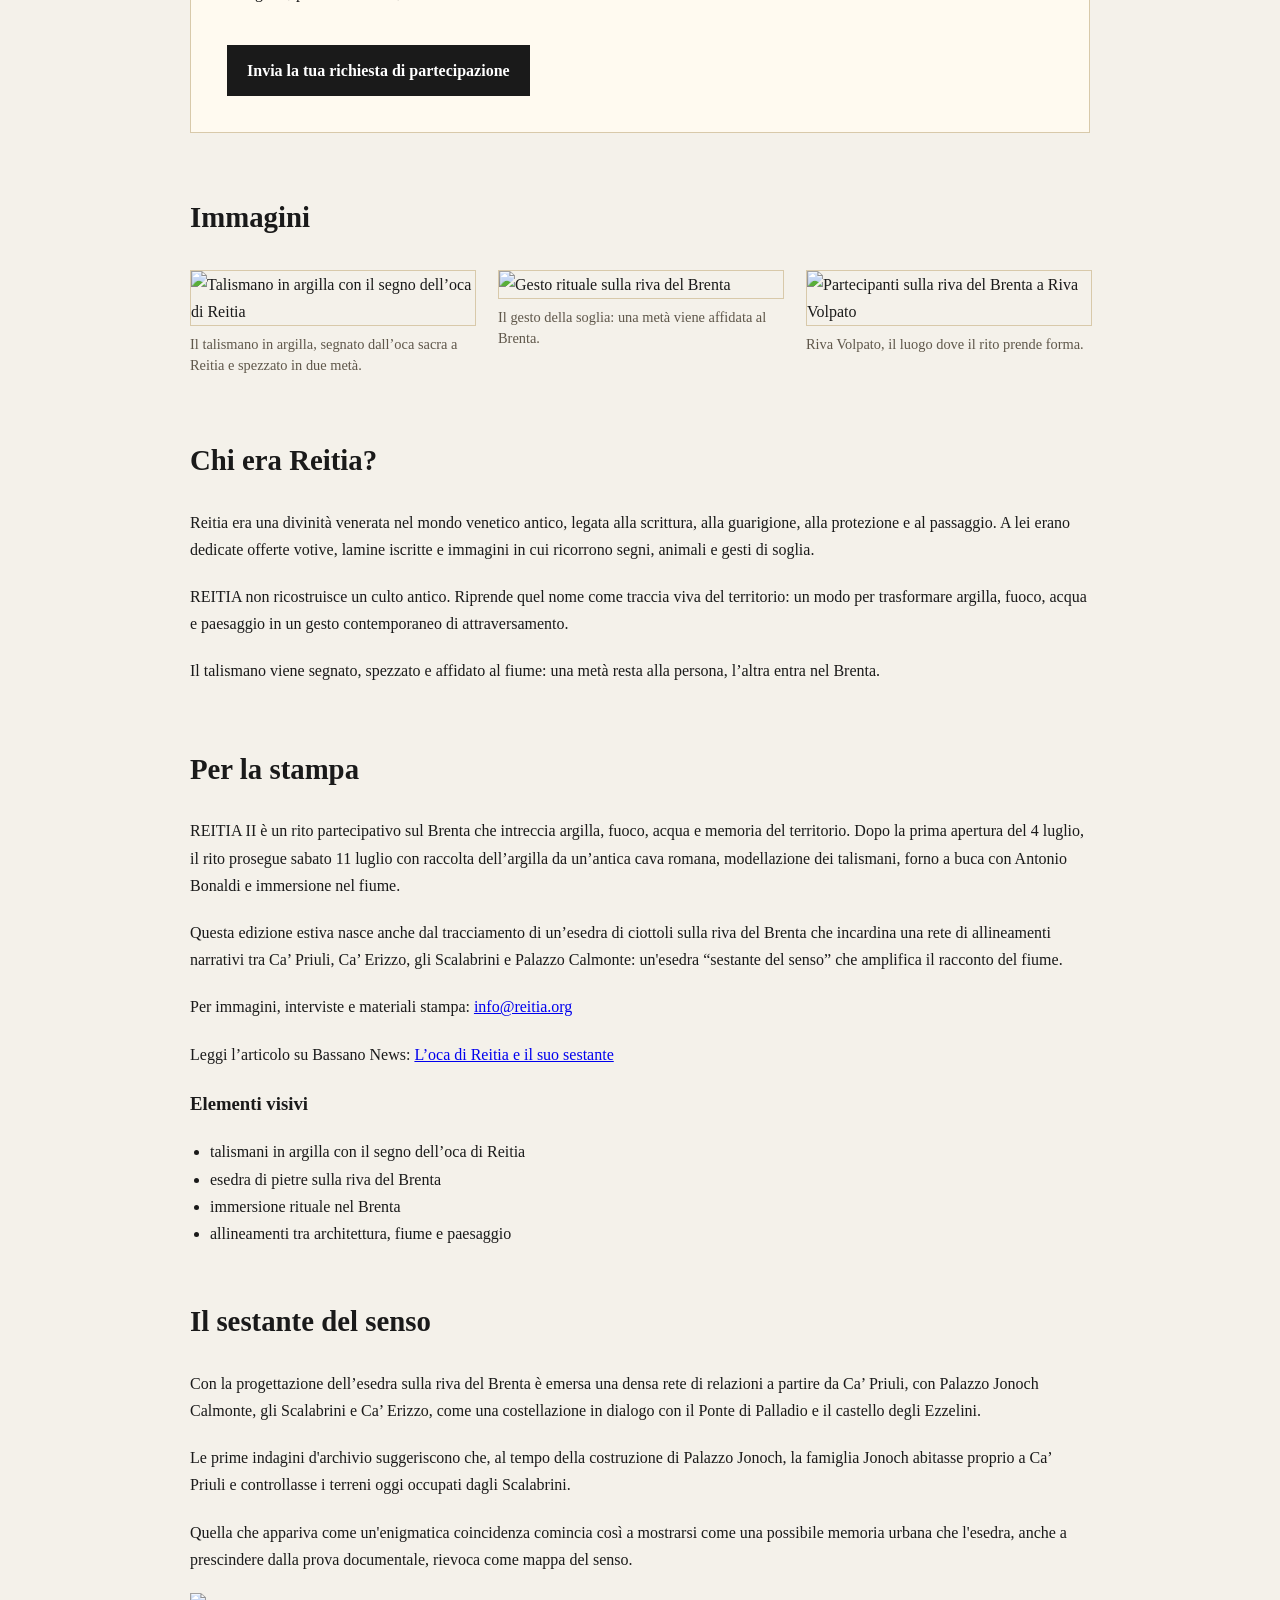
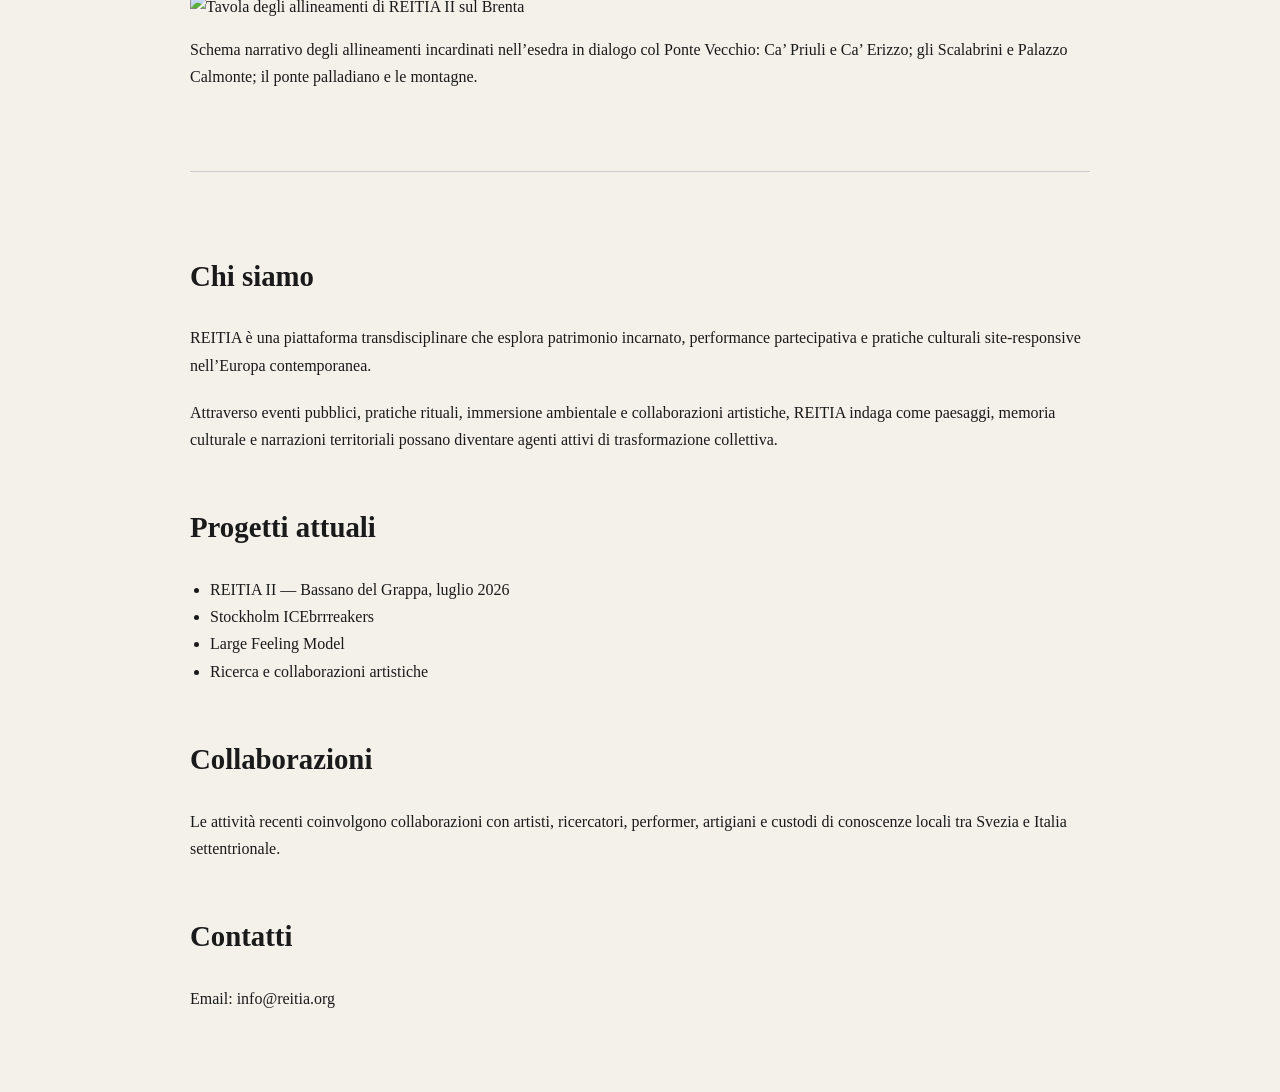
==== commit d42a9d43: "Add images and Reitia information sections Added a new section for images and information about Reit" ====
--- a/index.html
+++ b/index.html
@@ -67,6 +67,42 @@
   </a>
 </section>
 
+  <section class="images-section">
+  <h2>Immagini</h2>
+
+  <div class="image-grid">
+    <figure>
+      <img src="images/reitia-talismano.jpg" alt="Talismano in argilla con il segno dell’oca di Reitia" />
+      <figcaption>Il talismano in argilla, segnato dall’oca sacra a Reitia e spezzato in due metà.</figcaption>
+    </figure>
+
+    <figure>
+      <img src="images/reitia-soglia-brenta.jpg" alt="Gesto rituale sulla riva del Brenta" />
+      <figcaption>Il gesto della soglia: una metà viene affidata al Brenta.</figcaption>
+    </figure>
+
+    <figure>
+      <img src="images/reitia-riva-volpato.jpg" alt="Partecipanti sulla riva del Brenta a Riva Volpato" />
+      <figcaption>Riva Volpato, il luogo dove il rito prende forma.</figcaption>
+    </figure>
+  </div>
+</section>
+
+  <section class="reitia-section">
+  <h2>Chi era Reitia?</h2>
+
+  <p>
+    Reitia era una divinità venerata nel mondo venetico antico, legata alla scrittura, alla guarigione, alla protezione e al passaggio. A lei erano dedicate offerte votive, lamine iscritte e immagini in cui ricorrono segni, animali e gesti di soglia.
+  </p>
+
+  <p>
+    REITIA non ricostruisce un culto antico. Riprende quel nome come traccia viva del territorio: un modo per trasformare argilla, fuoco, acqua e paesaggio in un gesto contemporaneo di attraversamento.
+  </p>
+
+  <p>
+    Il talismano viene segnato, spezzato e affidato al fiume: una metà resta alla persona, l’altra entra nel Brenta.
+  </p>
+</section>
   
 <section class="press-section">
   <h2>Per la stampa</h2>
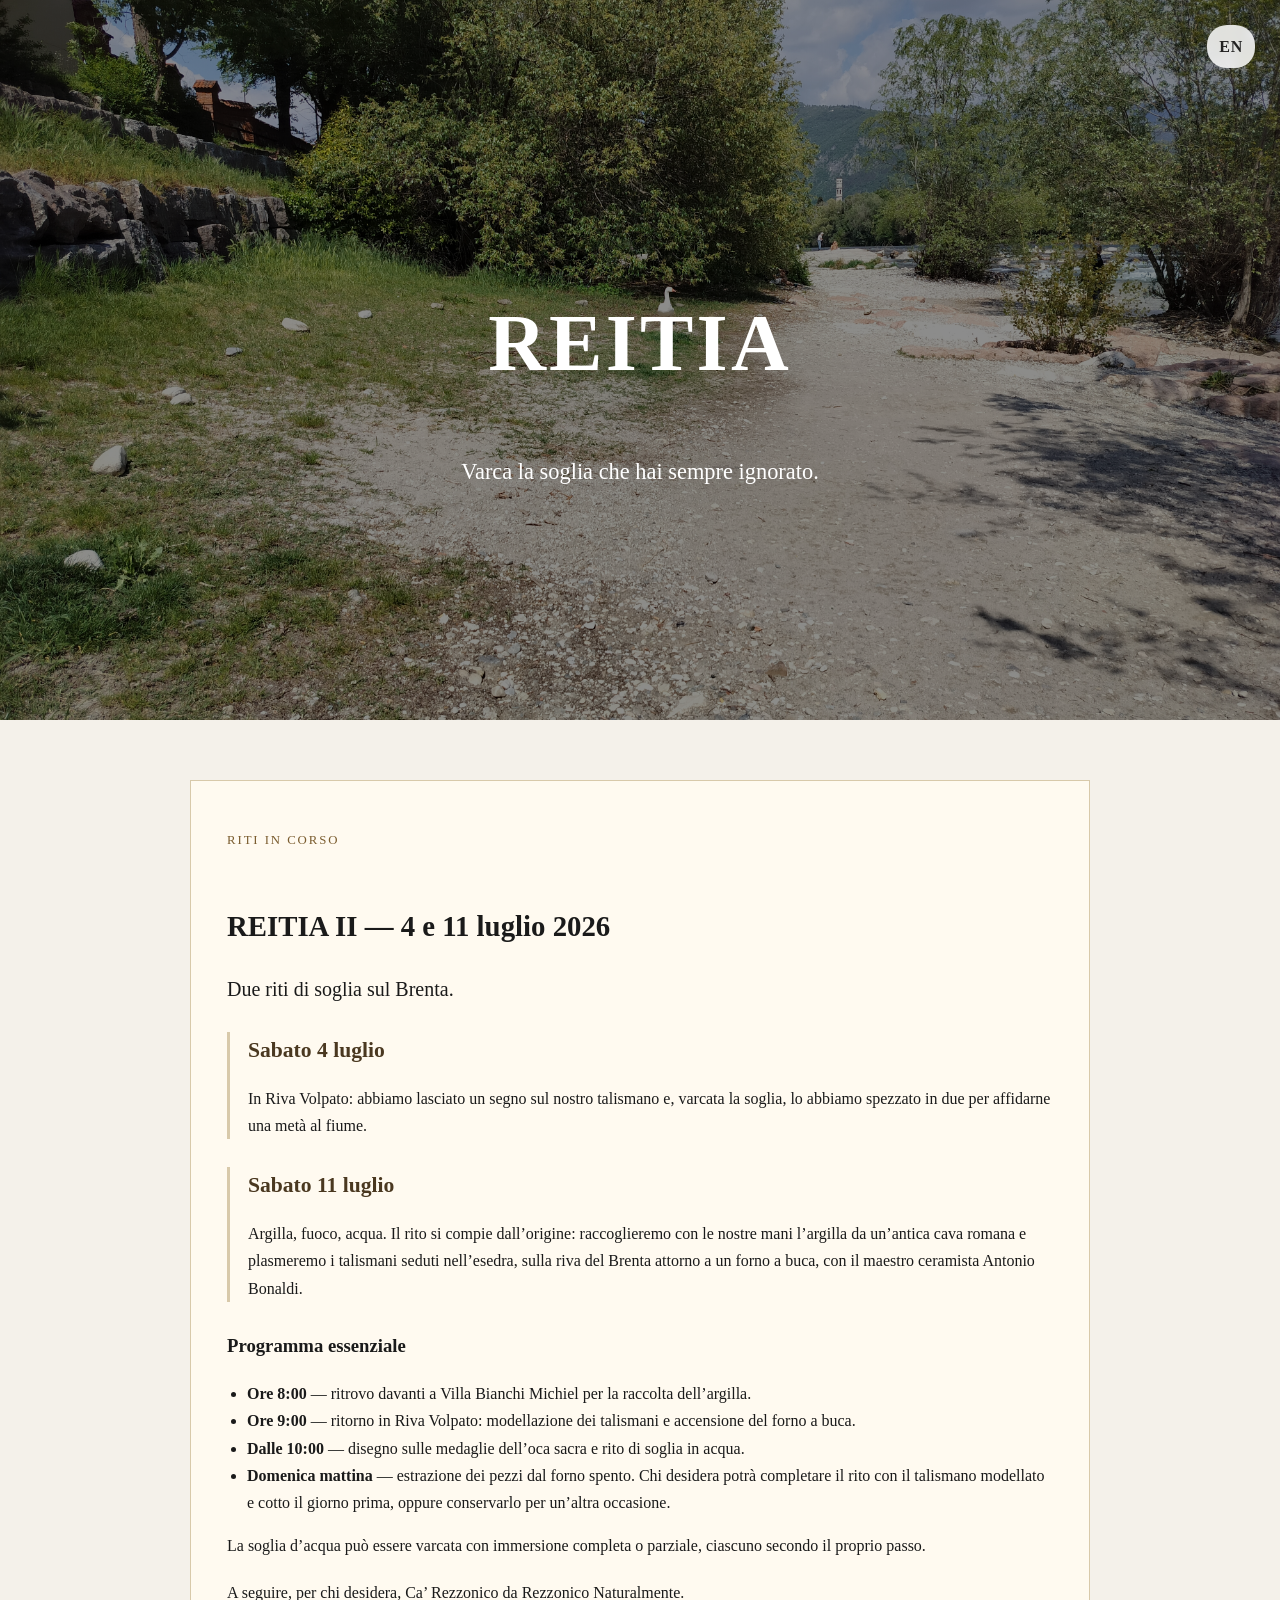
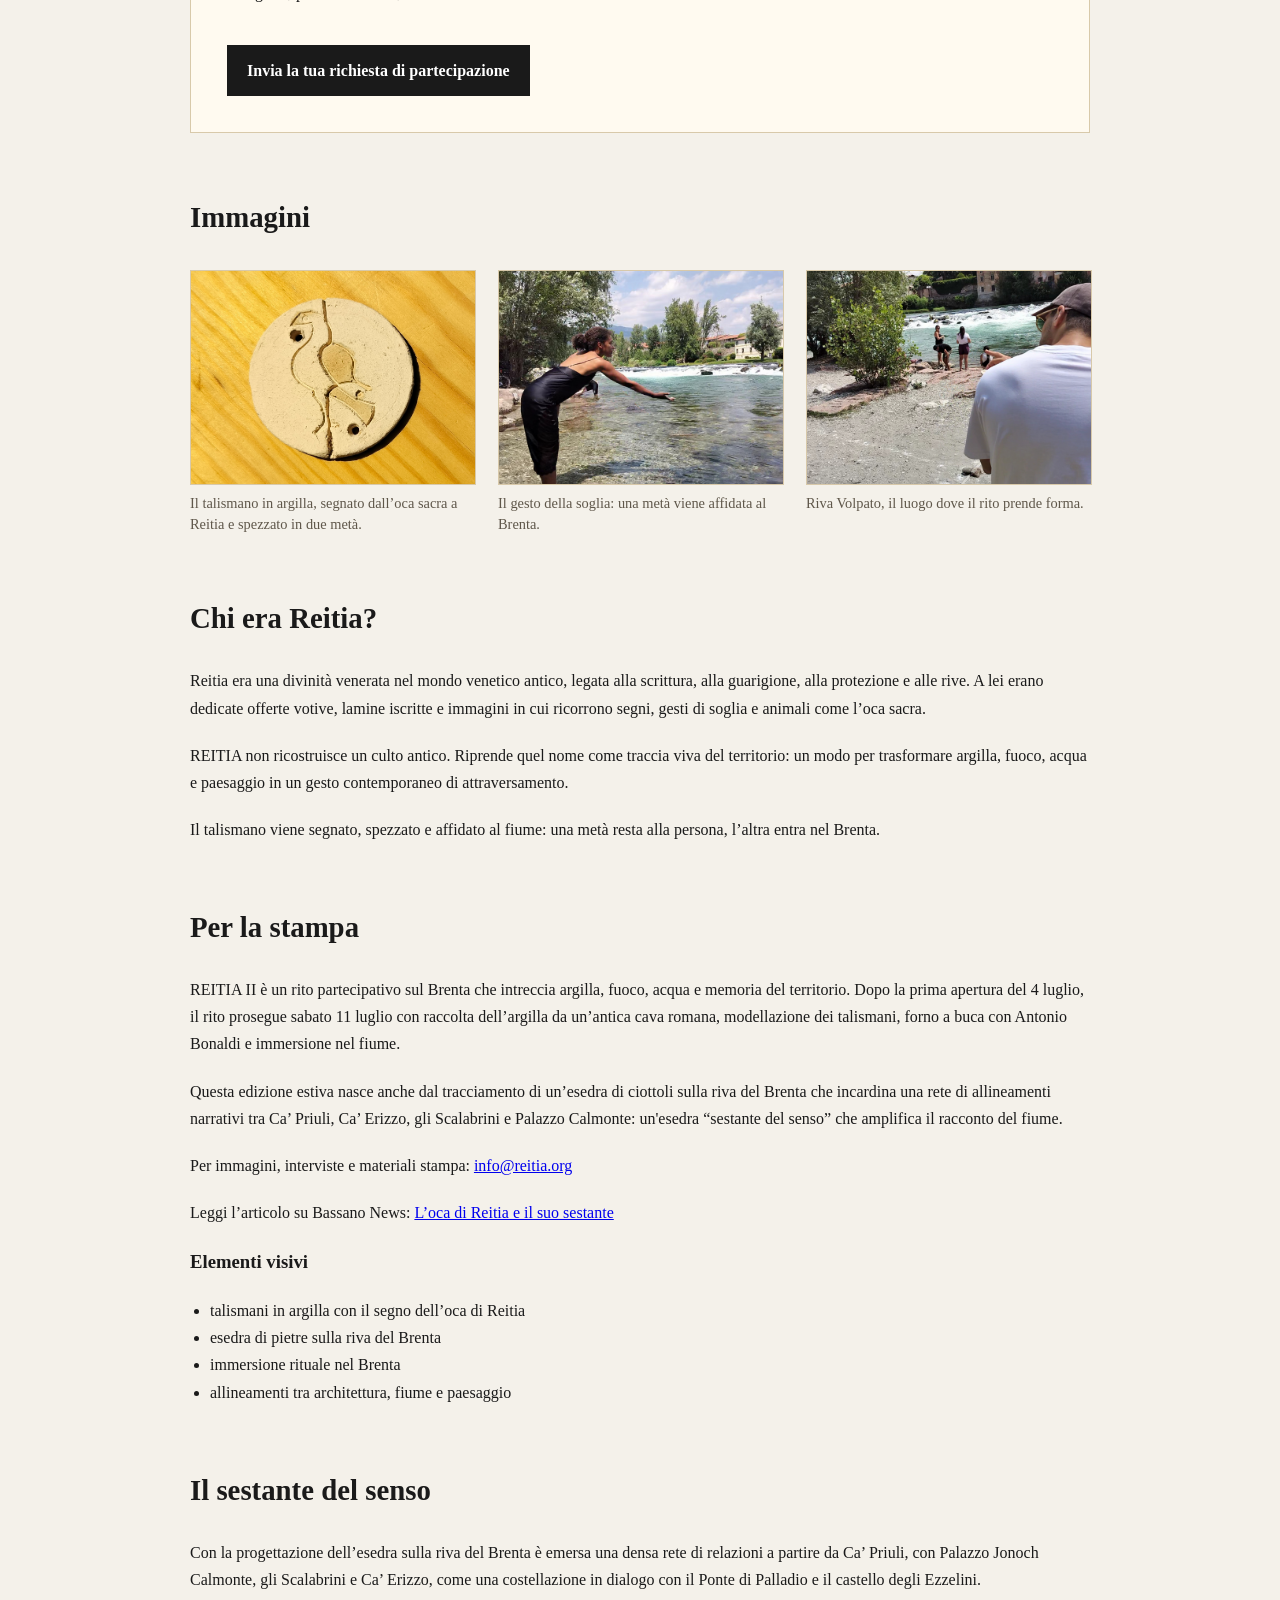
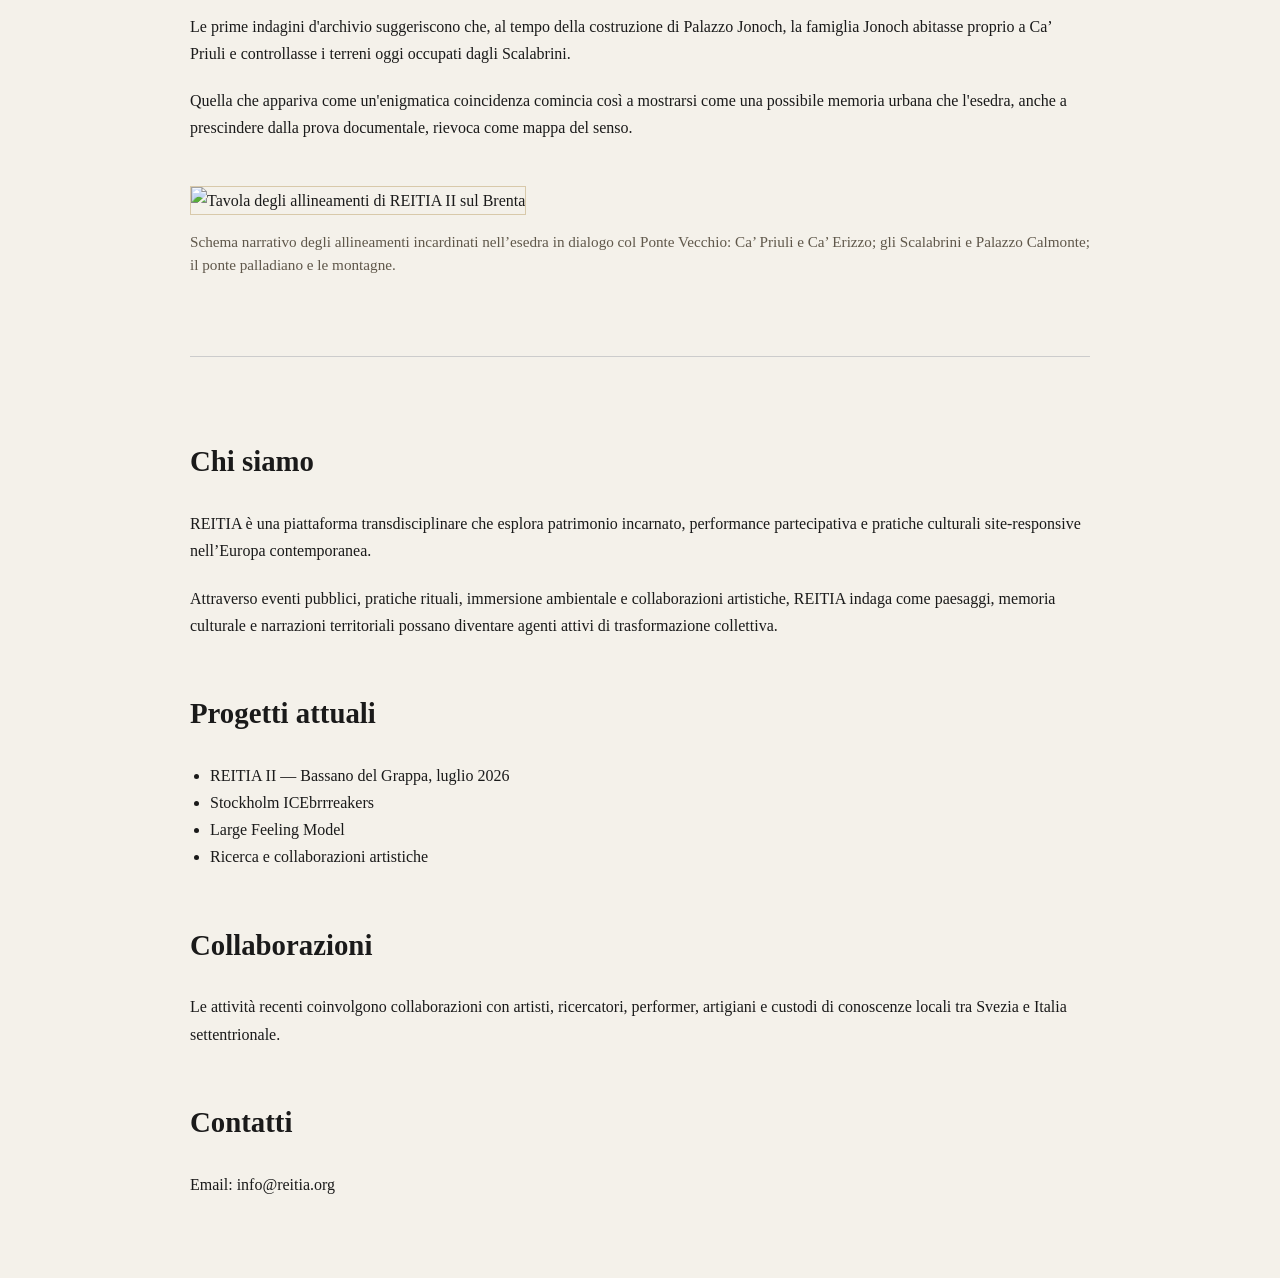
==== commit 4eb920b5: "Revise Reitia description in index.html Updated the description of Reitia to include 'rive' and 'oca" ====
--- a/index.html
+++ b/index.html
@@ -92,8 +92,8 @@
   <h2>Chi era Reitia?</h2>
 
   <p>
-    Reitia era una divinità venerata nel mondo venetico antico, legata alla scrittura, alla guarigione, alla protezione e al passaggio. A lei erano dedicate offerte votive, lamine iscritte e immagini in cui ricorrono segni, animali e gesti di soglia.
-  </p>
+  Reitia era una divinità venerata nel mondo venetico antico, legata alla scrittura, alla guarigione, alla protezione e alle rive. A lei erano dedicate offerte votive, lamine iscritte e immagini in cui ricorrono segni, gesti di soglia e animali come l’oca sacra.
+</p>
 
   <p>
     REITIA non ricostruisce un culto antico. Riprende quel nome come traccia viva del territorio: un modo per trasformare argilla, fuoco, acqua e paesaggio in un gesto contemporaneo di attraversamento.
--- a/style.css
+++ b/style.css
@@ -152,6 +152,7 @@
   margin-bottom: 0;
 }
 
+
 .image-grid {
   display: grid;
   grid-template-columns: repeat(3, 1fr);
@@ -165,7 +166,8 @@
 
 .image-grid img {
   width: 100%;
-  height: auto;
+  aspect-ratio: 4 / 3;
+  object-fit: cover;
   display: block;
   border: 1px solid #d8c9aa;
 }
@@ -178,8 +180,25 @@
 }
 
 .reitia-section,
-.images-section {
+.images-section,
+.press-section,
+.sestante-section {
   margin-bottom: 60px;
+}
+
+.full-image {
+  width: 100%;
+  height: auto;
+  margin: 24px 0 40px;
+  border: 1px solid #d8c9aa;
+}
+
+.image-caption {
+  font-size: 0.95rem;
+  color: #5f574a;
+  margin-top: -24px;
+  margin-bottom: 50px;
+  line-height: 1.5;
 }
 
 @media (max-width: 700px) {
